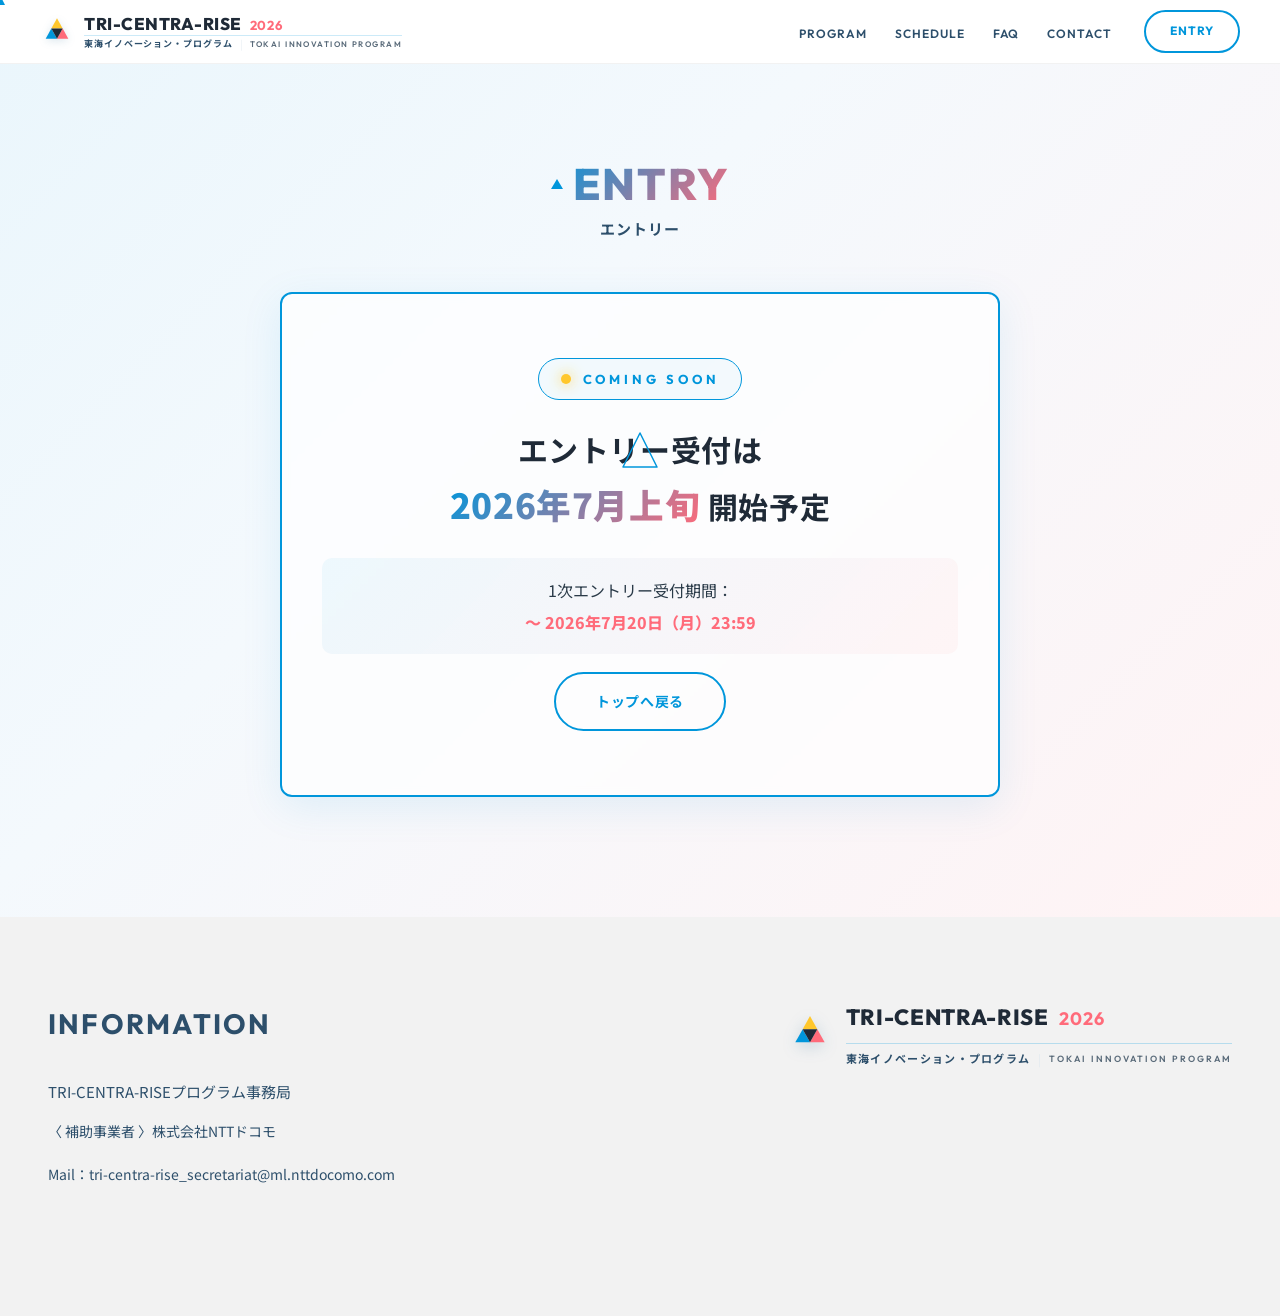
==== entry.html @ 937c9be5 "Initial commit: TRI-CENTRA-RISE 2026 LP本体(本番用・preview/src/wrangler.toml/不要Excel除外、Cloudflare Pages デ" ====
<!DOCTYPE html>
<html lang="ja">
<head>
  <meta charset="UTF-8">
  <meta name="viewport" content="width=device-width, initial-scale=1.0">
  <title>ENTRY | TRI-CENTRA-RISE 2026</title>
  <meta name="description" content="TRI-CENTRA-RISE 2026 エントリーページ">
  <link rel="canonical" href="https://tri-centra-rise.com/entry.html">
  <!-- OGP / Twitter Card -->
  <meta property="og:type" content="website">
  <meta property="og:site_name" content="TRI-CENTRA-RISE 2026">
  <meta property="og:title" content="ENTRY | TRI-CENTRA-RISE 2026">
  <meta property="og:description" content="TRI-CENTRA-RISE 2026 エントリー受付。三重・岐阜・愛知の若手人材へ、開発支援金最大100万円 & 5か月間のPoC実践プログラム。">
  <meta property="og:url" content="https://tri-centra-rise.com/entry.html">
  <meta property="og:image" content="https://tri-centra-rise.com/assets/images/og-image.png">
  <meta property="og:image:width" content="1200">
  <meta property="og:image:height" content="630">
  <meta property="og:locale" content="ja_JP">
  <meta name="twitter:card" content="summary_large_image">
  <meta name="twitter:title" content="ENTRY | TRI-CENTRA-RISE 2026">
  <meta name="twitter:description" content="TRI-CENTRA-RISE 2026 エントリー受付。三重・岐阜・愛知の若手人材へ、開発支援金最大100万円 & 5か月間のPoC実践プログラム。">
  <meta name="twitter:image" content="https://tri-centra-rise.com/assets/images/og-image.png">
  <link rel="preconnect" href="https://fonts.googleapis.com">
  <link rel="preconnect" href="https://fonts.gstatic.com" crossorigin>
  <link href="https://fonts.googleapis.com/css2?family=Outfit:wght@300;400;500;600;700;800&family=Noto+Sans+JP:wght@300;400;500;700&family=Caveat:wght@500;600;700&display=swap" rel="stylesheet">
  <link rel="icon" type="image/svg+xml" href="assets/images/favicon.svg">
  <link rel="alternate icon" type="image/svg+xml" href="assets/images/favicon.svg">
  <link rel="stylesheet" href="css/style.css">
  <!-- Google tag (gtag.js) - GA4 -->
  <script async src="https://www.googletagmanager.com/gtag/js?id=G-L28BN9L57G"></script>
  <script>
    window.dataLayer = window.dataLayer || [];
    function gtag(){dataLayer.push(arguments);}
    gtag('js', new Date());
    gtag('config', 'G-L28BN9L57G');
  </script>
</head>
<body>

<!-- Custom Cursor -->
<div class="cursor-dot" id="cursorDot" aria-hidden="true">
  <svg viewBox="0 0 12 12" xmlns="http://www.w3.org/2000/svg"><polygon points="6,1 11,11 1,11" fill="currentColor"/></svg>
</div>
<div class="cursor-ring" id="cursorRing" aria-hidden="true">
  <svg viewBox="0 0 40 40" xmlns="http://www.w3.org/2000/svg"><polygon points="20,3 37,37 3,37" fill="none" stroke="currentColor" stroke-width="1.5" stroke-linejoin="round"/></svg>
</div>

<!-- HEADER -->
<header>
  <a href="index.html" class="header-logo">
    <span class="header-logo-mark" aria-hidden="true">
      <svg viewBox="0 0 60 56" xmlns="http://www.w3.org/2000/svg">
        <polygon points="30,4 40,22 20,22" fill="#ffc72c"/>
        <polygon points="20,22 30,40 10,40" fill="#0096db"/>
        <polygon points="40,22 50,40 30,40" fill="#ff6b7a"/>
        <polygon points="30,40 40,22 20,22" fill="#1f2a37"/>
      </svg>
    </span>
    <span class="header-logo-stack">
      <span class="header-logo-line1">
        <span class="header-logo-text">TRI-CENTRA-RISE</span>
        <span class="header-logo-year">2026</span>
      </span>
      <span class="header-logo-line2">
        <span class="header-logo-sub-ja">東海イノベーション・プログラム</span>
        <span class="header-logo-sub-sep">|</span>
        <span class="header-logo-sub-en">TOKAI INNOVATION PROGRAM</span>
      </span>
    </span>
  </a>
  <button class="nav-toggle" id="navToggle" aria-label="メニュー"><span></span><span></span><span></span></button>
  <div class="header-right">
    <nav>
      <ul>
        <li><a href="index.html#program">PROGRAM</a></li>
        <li><a href="index.html#schedule">SCHEDULE</a></li>
        <li><a href="faq.html">FAQ</a></li>
        <li><a href="contact.html">CONTACT</a></li>
      </ul>
    </nav>
    <a href="entry.html" class="header-entry">ENTRY</a>
  </div>
</header>

<!-- MOBILE NAV -->
<div class="mobile-nav" id="mobileNav">
  <ul>
    <li><a href="index.html#program">PROGRAM</a></li>
    <li><a href="index.html#schedule">SCHEDULE</a></li>
    <li><a href="faq.html">FAQ</a></li>
    <li><a href="contact.html">CONTACT</a></li>
  </ul>
  <div class="mobile-nav-cta">
    <a href="entry.html" class="header-entry">ENTRY</a>
  </div>
</div>

<!-- ENTRY -->
<section class="entry-hero">
  <div class="entry-hero-inner">
    <div class="section-heading">
      <span class="section-heading-en">ENTRY</span>
      <p class="section-heading-ja">エントリー</p>
    </div>
    <div class="entry-prep-box">
      <p class="entry-prep-label">
        <span class="entry-prep-label-dot" aria-hidden="true"></span>
        COMING SOON
      </p>
      <p class="entry-prep-headline">
        エントリー受付は<br>
        <strong>2026年7月上旬</strong> 開始予定
      </p>
      <p class="entry-prep-text">
        1次エントリー受付期間：<br>
        <strong>〜 2026年7月20日（月）23:59</strong>
      </p>
      <a href="index.html" class="entry-back-btn">トップへ戻る</a>
    </div>
  </div>
</section>

<!-- FOOTER -->
<footer>
  <div class="footer-top">
    <div class="footer-info">
      <h3 class="footer-info-title">INFORMATION</h3>
      <p class="footer-office-name">TRI-CENTRA-RISEプログラム事務局</p>
      <p class="footer-office-label">〈 補助事業者 〉株式会社NTTドコモ</p>
      <p class="footer-office-mail">Mail：<a href="mailto:tri-centra-rise_secretariat@ml.nttdocomo.com">tri-centra-rise_secretariat@ml.nttdocomo.com</a></p>
    </div>
    <div class="footer-brand">
      <div class="footer-logo">
        <span class="footer-logo-mark" aria-hidden="true">
          <svg viewBox="0 0 60 56" xmlns="http://www.w3.org/2000/svg">
            <polygon points="30,4 40,22 20,22" fill="#ffc72c"/>
            <polygon points="20,22 30,40 10,40" fill="#0096db"/>
            <polygon points="40,22 50,40 30,40" fill="#ff6b7a"/>
            <polygon points="30,40 40,22 20,22" fill="#1f2a37"/>
          </svg>
        </span>
        <div class="footer-logo-stack">
          <div class="footer-logo-line1">
            <span class="footer-logo-text">TRI-CENTRA-RISE</span>
            <span class="footer-logo-year">2026</span>
          </div>
          <div class="footer-logo-line2">
            <span class="footer-logo-sub-ja">東海イノベーション・プログラム</span>
            <span class="footer-logo-sub-sep">|</span>
            <span class="footer-logo-sub-en">TOKAI INNOVATION PROGRAM</span>
          </div>
        </div>
      </div>
    </div>
  </div>
</footer>

<script>
// カスタムカーソル
(function() {
  var dot = document.getElementById('cursorDot');
  var ring = document.getElementById('cursorRing');
  if (!dot || !ring) return;
  if (!window.matchMedia('(hover: hover) and (pointer: fine)').matches) return;
  var mx = window.innerWidth / 2, my = window.innerHeight / 2;
  var rx = mx, ry = my;
  window.addEventListener('mousemove', function(e) {
    mx = e.clientX; my = e.clientY;
    dot.style.transform = 'translate(' + mx + 'px, ' + my + 'px) translate(-50%, -50%)';
  });
  function animate() {
    rx += (mx - rx) * 0.18; ry += (my - ry) * 0.18;
    ring.style.transform = 'translate(' + rx + 'px, ' + ry + 'px) translate(-50%, -50%)';
    requestAnimationFrame(animate);
  }
  animate();
  var hoverables = 'a, button, input, textarea, select, label, [role="button"]';
  document.querySelectorAll(hoverables).forEach(function(el) {
    el.addEventListener('mouseenter', function() { dot.classList.add('hover'); ring.classList.add('hover'); });
    el.addEventListener('mouseleave', function() { dot.classList.remove('hover'); ring.classList.remove('hover'); });
  });
  document.addEventListener('mouseenter', function() { dot.style.opacity = '1'; ring.style.opacity = '1'; });
  document.addEventListener('mouseleave', function() { dot.style.opacity = '0'; ring.style.opacity = '0'; });
})();

var toggle = document.getElementById('navToggle');
var mobileNav = document.getElementById('mobileNav');
toggle.addEventListener('click', function() {
  toggle.classList.toggle('open');
  mobileNav.classList.toggle('open');
});
mobileNav.querySelectorAll('a').forEach(function(a) {
  a.addEventListener('click', function() {
    toggle.classList.remove('open');
    mobileNav.classList.remove('open');
  });
});
</script>

</body>
</html>
---- css/style.css ----
/* ===== RESET & BASE ===== */
*, *::before, *::after { box-sizing: border-box; margin: 0; padding: 0; }

/* ===== SCROLL FADE-IN ===== */
.fade-in {
  opacity: 0;
  transform: translateY(30px);
  transition: opacity 0.8s ease, transform 0.8s ease;
}
.fade-in.visible {
  opacity: 1;
  transform: translateY(0);
}
.fade-in-delay-1 { transition-delay: 0.15s; }
.fade-in-delay-2 { transition-delay: 0.3s; }
.fade-in-delay-3 { transition-delay: 0.45s; }

:root {
  /* A案: docomo-mirai風 — ブルー基調 × コーラル × イエロー、丸み・親しみ */
  --red: #0096db;          /* docomoブルー（テーマ主色） */
  --red-dark: #007bb5;
  --red-light: rgba(0, 150, 219, 0.08);
  --purple: #ff6b7a;       /* コーラルピンク（サブ） */
  --purple-dark: #e94f60;
  --accent-yellow: #ffc72c;
  --accent-mint: #4bd6b5;
  --gradient: linear-gradient(135deg, #0096db 0%, #ff6b7a 100%);
  --gradient-soft: linear-gradient(135deg, rgba(0,150,219,0.92) 0%, rgba(255,107,122,0.88) 100%);
  --brown: #2d4f6b;        /* 濃いめのインクブルー（可読性確保） */
  --brown-light: #4a6d8a;
  --pink-bg: #eaf6fc;      /* 淡いアイスブルー */
  --black: #1f2a37;
  --white: #FFFFFF;
  --gray-light: #f5f9fc;
  --gray: #8899aa;
  --gray-border: #dfe8ef;
  --text: #2a3a48;
  --text-light: #5a6b7a;
  --font-ja: 'ヒラギノ角ゴ Pro W3', 'Hiragino Kaku Gothic Pro', 'Hiragino Sans', 'Hiragino Kaku Gothic ProN', 'メイリオ', Meiryo, 'Noto Sans JP', sans-serif;
  --font-en: 'Outfit', 'Roboto', 'Helvetica Neue', Helvetica, Arial, sans-serif;
  --font-script: 'Caveat', cursive;
}

/* モバイル時のみ表示する改行 (ASHIOTO準拠) */
.sp-only { display: none; }
@media (max-width: 900px) {
  .sp-only { display: inline; }
}

html { scroll-behavior: smooth; overflow-x: hidden; }

/* ===== CUSTOM CURSOR ===== */
@media (hover: hover) and (pointer: fine) {
  body { cursor: none; }
  a, button, input, textarea, select, label, [role="button"] { cursor: none; }
  .cursor-dot, .cursor-ring {
    position: fixed; top: 0; left: 0;
    pointer-events: none; z-index: 9999; will-change: transform;
  }
  .cursor-dot {
    width: 12px; height: 12px;
    color: var(--red);
    background: transparent;
    border-radius: 0;
    transform: translate(-50%, -50%);
    transition: width 0.2s, height 0.2s, color 0.2s;
  }
  .cursor-dot svg, .cursor-ring svg {
    width: 100%; height: 100%; display: block;
  }
  .cursor-ring {
    width: 44px; height: 40px;
    color: var(--red);
    background: transparent;
    border: none;
    border-radius: 0;
    transform: translate(-50%, -50%);
    transition: width 0.25s cubic-bezier(0.22,1,0.36,1), height 0.25s cubic-bezier(0.22,1,0.36,1), color 0.2s;
  }
  .cursor-ring.hover {
    width: 60px; height: 56px;
    color: var(--purple);
  }
  .cursor-dot.hover {
    width: 8px; height: 8px;
    color: var(--purple);
  }
}
@media (hover: none) { .cursor-dot, .cursor-ring { display: none; } }

body {
  font-family: var(--font-ja);
  color: var(--text);
  line-height: 1.9;
  font-size: 17px;
  background: var(--white);
  -webkit-font-smoothing: antialiased;
  -moz-osx-font-smoothing: grayscale;
  overflow-x: hidden;
  width: 100%;
  max-width: 100vw;
  position: relative;
}

img { max-width: 100%; display: block; }
a { text-decoration: none; color: inherit; }
ul { list-style: none; }

/* ===== HEADER ===== */
header {
  position: fixed;
  top: 0; left: 0; right: 0;
  z-index: 100;
  display: flex;
  align-items: center;
  justify-content: space-between;
  padding: 0 40px;
  height: 64px;
  background: var(--white);
  border-bottom: 1px solid rgba(0,0,0,0.05);
}
.header-logo {
  display: flex;
  align-items: center;
}
.header-logo-img {
  height: 36px;
  width: auto;
}
.header-right {
  display: flex;
  align-items: center;
  gap: 32px;
}
header nav ul {
  display: flex;
  gap: 28px;
}
header nav a {
  font-family: var(--font-en);
  font-size: 12px;
  font-weight: 600;
  color: var(--brown);
  letter-spacing: 0.08em;
  transition: color 0.3s;
}
header nav a:hover { color: var(--red); }
.header-entry {
  display: inline-block;
  padding: 8px 24px;
  font-family: var(--font-en);
  font-size: 12px;
  font-weight: 700;
  letter-spacing: 0.08em;
  color: var(--red);
  border: 2px solid var(--red);
  border-radius: 60px;
  transition: all 0.3s;
}
.header-entry:hover {
  background: var(--red);
  color: var(--white);
}

/* nav toggle */
.nav-toggle {
  display: none;
  background: none;
  border: none;
  cursor: pointer;
  width: 28px;
  height: 20px;
  position: relative;
  z-index: 110;
}
.nav-toggle span {
  display: block;
  width: 100%;
  height: 2px;
  background: var(--brown);
  position: absolute;
  left: 0;
  transition: all 0.3s ease;
}
.nav-toggle span:nth-child(1) { top: 0; }
.nav-toggle span:nth-child(2) { top: 9px; }
.nav-toggle span:nth-child(3) { top: 18px; }
.nav-toggle.open span:nth-child(1) { top: 9px; transform: rotate(45deg); }
.nav-toggle.open span:nth-child(2) { opacity: 0; }
.nav-toggle.open span:nth-child(3) { top: 9px; transform: rotate(-45deg); }

/* mobile nav */
.mobile-nav {
  display: none;
  position: fixed;
  top: 64px; left: 0; right: 0; bottom: 0;
  background: rgba(255,255,255,0.98);
  z-index: 90;
  padding: 40px;
}
.mobile-nav.open { display: block; }
.mobile-nav ul { display: flex; flex-direction: column; gap: 24px; }
.mobile-nav a { font-size: 16px; font-weight: 500; color: var(--brown); }
.mobile-nav-cta { margin-top: 32px; }
.mobile-nav-cta .header-entry { display: block; text-align: center; padding: 14px; }

/* ===== HERO ===== */
.hero {
  position: relative;
  height: min(100vh, 820px);
  min-height: 640px;
  display: flex;
  align-items: center;
  justify-content: center;
  background: linear-gradient(135deg, #fdf4f4 0%, #fbf0f5 40%, #f6eef8 100%);
  overflow: hidden;
  padding-top: 64px;
}
/* 足跡 - ドン！と大きく1つ表示 */
.footprint-trail {
  position: absolute;
  inset: 0;
  pointer-events: none;
  z-index: 1;
  display: flex;
  align-items: center;
  justify-content: center;
  padding-left: 26%;
}
.footprint-impact {
  width: min(56vw, 720px);
  height: auto;
  opacity: 0;
  transform: scale(0.5) rotate(-6deg);
  filter: drop-shadow(0 24px 60px rgba(0,150,219,0.45));
  animation: footprint-impact 5.5s cubic-bezier(0.22, 1, 0.36, 1) 0.5s forwards;
}
@keyframes footprint-impact {
  0% {
    opacity: 0;
    transform: scale(0.5) rotate(-6deg);
  }
  100% {
    opacity: 1;
    transform: scale(1) rotate(-4deg);
  }
}
.hero-overlay {
  position: absolute;
  inset: 0;
  background: linear-gradient(90deg, rgba(234,246,252,0.55) 0%, rgba(244,249,253,0.15) 50%, rgba(255,243,244,0.15) 100%);
}
.hero-text {
  position: absolute;
  left: 6%;
  top: 50%;
  transform: translateY(-50%);
  z-index: 2;
  max-width: 720px;
  text-align: left;
  padding: 0 24px;
}
.hero-cta-wrap {
  display: flex;
  justify-content: center;
  padding: 56px 24px;
  background: var(--white);
}
.hero-catch {
  font-size: clamp(22px, 2.6vw, 36px);
  font-weight: 700;
  color: var(--black);
  line-height: 1.5;
  margin-bottom: 48px;
  letter-spacing: 0.02em;
  text-shadow: 2px 3px 0 rgba(0,150,219,0.08), 4px 6px 12px rgba(0,80,130,0.14);
}
.hero-catch-line1,
.hero-catch-line2 {
  display: block;
  white-space: normal;
  font-family: var(--font-ja);
}
.hero-catch-line1 {
  font-weight: 600;
  color: var(--brown);
  font-size: 0.7em;
  letter-spacing: 0.06em;
  margin-bottom: 10px;
}
.hero-catch-line2 {
  font-weight: 900;
  font-size: 1.0em;
  color: var(--black);
  letter-spacing: 0.02em;
}
.hero-logo-wrap {
  margin-bottom: 40px;
}
.hero-logo-img {
  max-width: 640px;
  width: 100%;
  height: auto;
}
.hero-tagline {
  font-size: 26px;
  color: var(--text);
  line-height: 1.9;
  margin-bottom: 52px;
  letter-spacing: 0.04em;
  font-weight: 500;
  text-shadow: 1px 2px 0 rgba(0,150,219,0.08), 2px 4px 8px rgba(0,80,130,0.15);
}
.hero-tagline-accent {
  color: var(--red);
  font-weight: 700;
  text-decoration: underline;
  text-underline-offset: 4px;
}

/* hero CTA box */
.hero-cta-box {
  display: block;
  position: relative;
  width: fit-content;
  max-width: 90vw;
  background: var(--white);
  border: 2px solid var(--red);
  border-radius: 14px;
  padding: 40px 56px 24px;
  margin-top: 20px;
  text-align: center;
  box-shadow: 0 8px 24px rgba(0,150,219,0.14);
  transition: transform 0.3s ease, box-shadow 0.3s ease;
  cursor: pointer;
}
.hero-cta-box:hover {
  transform: translateY(-3px);
  box-shadow: 0 18px 44px rgba(0,150,219,0.28);
}
.cta-stage-ribbon {
  position: absolute;
  top: -18px;
  left: 50%;
  transform: translateX(-50%);
  background: var(--gradient);
  color: var(--white);
  padding: 10px 36px;
  font-size: 16px;
  font-weight: 700;
  letter-spacing: 0.14em;
  box-shadow: 0 4px 14px rgba(0,150,219,0.28);
  white-space: nowrap;
  clip-path: polygon(12px 0, calc(100% - 12px) 0, 100% 50%, calc(100% - 12px) 100%, 12px 100%, 0 50%);
  display: inline-flex;
  align-items: center;
  gap: 10px;
}
.cta-stage-ribbon::before {
  content: '';
  width: 8px;
  height: 8px;
  background: var(--white);
  border-radius: 50%;
  animation: ribbon-pulse 1.6s ease-in-out infinite;
}
@keyframes ribbon-pulse {
  0%, 100% { opacity: 1; transform: scale(1); }
  50% { opacity: 0.4; transform: scale(0.7); }
}
.cta-deadline-line {
  display: flex;
  align-items: baseline;
  justify-content: center;
  gap: 12px;
  margin-bottom: 20px;
  flex-wrap: wrap;
}
.cta-deadline-label {
  font-size: 13px;
  font-weight: 700;
  color: var(--red);
  letter-spacing: 0.08em;
}
.cta-deadline-main {
  font-family: var(--font-en);
  font-size: 24px;
  font-weight: 700;
  color: var(--black);
  letter-spacing: 0.02em;
}
.cta-deadline-main .dow {
  font-family: var(--font-ja);
  font-size: 15px;
}
.cta-deadline-time {
  font-family: var(--font-en);
  font-size: 20px;
  color: var(--red);
}
.cta-action {
  display: inline-flex;
  align-items: center;
  justify-content: center;
  gap: 16px;
  min-width: 320px;
  padding: 20px 48px;
  background: var(--gradient);
  color: var(--white);
  border-radius: 60px;
  font-size: 22px;
  font-weight: 700;
  letter-spacing: 0.1em;
  box-shadow: 0 10px 28px rgba(0,150,219,0.35);
  transition: all 0.3s ease;
  position: relative;
  overflow: hidden;
}
.cta-action::before {
  content: '';
  position: absolute;
  top: 0;
  left: -100%;
  width: 100%;
  height: 100%;
  background: linear-gradient(90deg, transparent, rgba(255,255,255,0.3), transparent);
  transition: left 0.6s ease;
}
.hero-cta-box:hover .cta-action {
  transform: scale(1.04);
  box-shadow: 0 14px 36px rgba(0,150,219,0.5);
}
.hero-cta-box:hover .cta-action::before {
  left: 100%;
}
.cta-action-arrow {
  display: inline-block;
  font-size: 22px;
  transition: transform 0.3s ease;
}
.hero-cta-box:hover .cta-action-arrow {
  transform: translateX(6px);
}
.cta-warning {
  margin-top: 18px;
  padding-top: 14px;
  border-top: 1px dashed rgba(0,150,219,0.3);
  font-size: 11px;
  color: var(--red);
  font-weight: 700;
  line-height: 1.6;
}

/* ===== SECTION COMMON ===== */
.section {
  padding: 100px 24px;
}
.section-inner {
  max-width: 960px;
  margin: 0 auto;
}
.section-heading {
  margin-bottom: 12px;
}
.section-heading-en {
  font-family: var(--font-en);
  font-size: 48px;
  font-weight: 800;
  background: var(--gradient);
  -webkit-background-clip: text;
  background-clip: text;
  -webkit-text-fill-color: transparent;
  letter-spacing: 0.04em;
  display: inline-block;
  line-height: 1.1;
}
.section-heading-ja {
  font-size: 20px;
  font-weight: 700;
  color: var(--brown);
  margin-top: 8px;
  letter-spacing: 0.08em;
}
.section-heading {
  margin-bottom: 20px;
}
@media (max-width: 900px) {
  .section-heading-en { font-size: 36px; }
  .section-heading-ja { font-size: 17px; }
}
.section-desc {
  font-size: 17px;
  color: var(--text);
  line-height: 2.0;
  margin-bottom: 40px;
}

/* ===== NEWS ===== */
.news-list {
  border-top: 1px solid var(--gray-border);
  margin-top: 24px;
}
.news-item {
  display: flex;
  align-items: baseline;
  gap: 20px;
  padding: 16px 0;
  border-bottom: 1px solid var(--gray-border);
  font-size: 14px;
}
.news-date {
  font-family: var(--font-script);
  font-size: 22px;
  font-weight: 600;
  color: var(--red);
  flex-shrink: 0;
  line-height: 1;
  letter-spacing: 0.02em;
}

/* ===== ABOUT ===== */
.about-section {
  position: relative;
  background: var(--pink-bg);
  padding: 100px 24px 110px;
  overflow: hidden;
}
/* ナビ #program アンカー用オフセット（固定ヘッダー64px回避） */
.anchor-target {
  display: block;
  position: relative;
  top: -84px;
  visibility: hidden;
}
/* PROGRAM統合ブロック（about内に追加） */
.about-program-block {
  position: relative;
  z-index: 2;
  max-width: 960px;
  margin: 80px auto 0;
  padding-top: 60px;
  border-top: 1px solid rgba(0,150,219,0.15);
}

/* 数字で見るプログラム（インフォグラフィック） */
.about-stats {
  position: relative;
  z-index: 2;
  max-width: 1040px;
  margin: 64px auto 0;
  padding: 40px 32px;
  background: linear-gradient(135deg, rgba(255,255,255,0.85), rgba(234,246,252,0.55));
  border: 1px solid rgba(0,150,219,0.18);
  border-radius: 18px;
  box-shadow: 0 12px 40px rgba(0,80,130,0.06);
}
.about-stats-label {
  font-family: var(--font-script);
  font-size: 26px;
  font-weight: 700;
  color: var(--red);
  text-align: center;
  margin-bottom: 28px;
  line-height: 1;
  letter-spacing: 0.02em;
}
.about-stats-grid {
  display: grid;
  grid-template-columns: repeat(3, 1fr);
  gap: 20px 28px;
}
.stat-item {
  display: flex;
  flex-direction: column;
  align-items: flex-start;
  padding: 12px 10px 12px 18px;
  border-left: 3px solid;
  border-image: linear-gradient(180deg, var(--red), var(--purple)) 1;
}
.stat-num {
  font-family: var(--font-en);
  font-size: 52px;
  font-weight: 700;
  line-height: 1;
  background: var(--gradient);
  -webkit-background-clip: text;
  background-clip: text;
  -webkit-text-fill-color: transparent;
  letter-spacing: 0.01em;
}
.stat-unit {
  font-size: 13px;
  font-weight: 700;
  color: var(--brown);
  margin-top: 4px;
  letter-spacing: 0.06em;
}
.stat-unit small {
  font-size: 10px;
  font-weight: 400;
  color: var(--text-light);
  letter-spacing: 0.04em;
}
.stat-label {
  font-size: 13px;
  font-weight: 700;
  color: var(--brown);
  margin-top: 8px;
  letter-spacing: 0.06em;
}
.stat-sub {
  font-size: 11px;
  color: var(--text-light);
  margin-top: 2px;
  letter-spacing: 0.02em;
  line-height: 1.5;
}

/* PMメッセージ引用ブロック */
.pm-messages {
  max-width: 1040px;
  margin: 0 auto 56px;
  padding: 0 24px;
}
.pm-messages-label {
  font-family: var(--font-script);
  font-size: 26px;
  font-weight: 700;
  color: var(--red);
  text-align: center;
  margin-bottom: 24px;
  line-height: 1;
  letter-spacing: 0.02em;
}
.pm-messages-grid {
  display: grid;
  grid-template-columns: 1fr 1fr;
  gap: 24px;
}
.pm-message {
  position: relative;
  padding: 28px 28px 24px;
  background: linear-gradient(135deg, rgba(0,150,219,0.05), rgba(255,107,122,0.05));
  border: 1px solid rgba(0,150,219,0.18);
  border-radius: 16px;
  margin: 0;
}
.pm-message::before {
  content: '"';
  position: absolute;
  top: 4px;
  left: 16px;
  font-family: var(--font-script);
  font-size: 80px;
  font-weight: 700;
  color: var(--red);
  opacity: 0.18;
  line-height: 1;
}
.pm-message-text {
  font-size: 16px;
  line-height: 1.85;
  color: var(--black);
  font-weight: 700;
  margin: 0 0 16px;
  letter-spacing: 0.02em;
  position: relative;
  z-index: 1;
}
.pm-message-author {
  display: flex;
  flex-direction: column;
  gap: 2px;
  padding-top: 14px;
  border-top: 1px dashed rgba(0,150,219,0.3);
}
.pm-message-name {
  font-size: 14px;
  font-weight: 700;
  color: var(--brown);
  letter-spacing: 0.04em;
}
.pm-message-role {
  font-size: 11px;
  color: var(--text-light);
  letter-spacing: 0.02em;
  line-height: 1.6;
}

/* Notビジコン・Notピッチ の "Not" 装飾 */
.program-banner-amp {
  display: inline-block;
  padding: 0 8px;
  margin-right: 2px;
  font-family: var(--font-script);
  font-weight: 700;
  font-size: 1.2em;
  color: var(--accent-yellow);
  background: rgba(255,255,255,0.16);
  border: 1.5px dashed rgba(255,255,255,0.8);
  border-radius: 8px;
  transform: rotate(-2deg);
  letter-spacing: 0.04em;
  vertical-align: -1px;
}
/* ABOUT背景: 画像削除し、淡いグラデのみ */
.about-section::before {
  content: '';
  position: absolute;
  inset: 0;
  background:
    radial-gradient(ellipse at 12% 10%, rgba(0,150,219,0.10), transparent 50%),
    radial-gradient(ellipse at 92% 90%, rgba(255,107,122,0.08), transparent 55%),
    radial-gradient(ellipse at 88% 14%, rgba(255,199,44,0.06), transparent 55%);
  z-index: 0;
  pointer-events: none;
}
.about-section::after {
  content: '';
  position: absolute;
  inset: 0;
  background:
    linear-gradient(180deg, rgba(255,255,255,0) 0%, rgba(255,255,255,0.4) 100%),
    radial-gradient(circle at 1px 1px, rgba(0,80,130,0.05) 1px, transparent 0);
  background-size: auto, 22px 22px;
  z-index: 1;
  pointer-events: none;
}
.about-section { background: #fafdff; }
.about-inner {
  position: relative;
  z-index: 2;
}
.about-inner {
  max-width: 960px;
  margin: 0 auto;
  display: grid;
  grid-template-columns: 1fr 1.2fr;
  gap: 48px;
  align-items: center;
}
.about-visual {
  display: flex;
  flex-direction: column;
  gap: 20px;
}
.about-video {
  position: relative;
  width: 100%;
  padding-bottom: 56.25%;
  border-radius: 8px;
  overflow: hidden;
}
.about-video iframe {
  position: absolute;
  top: 0;
  left: 0;
  width: 100%;
  height: 100%;
  border: none;
}
.about-text-block {
  text-align: right;
}
.about-text-block .section-heading { text-align: right; }
.about-text-block .section-heading-en { color: var(--brown); }
.about-text-block p {
  font-size: 17px;
  line-height: 2.0;
  color: var(--text);
  text-align: left;
  font-weight: 700;
}
.about-highlight {
  margin-top: 24px !important;
  padding: 18px 22px;
  background: linear-gradient(135deg, rgba(0,150,219,0.08) 0%, rgba(255,107,122,0.08) 100%);
  border-left: 4px solid var(--red);
  border-radius: 6px;
  font-size: 16px !important;
  line-height: 1.9 !important;
}
/* "Notビジコン"メッセージのコールアウト */
.about-callout {
  margin: 0 auto 40px;
  padding: 22px 32px;
  max-width: 720px;
  background: var(--white);
  border: 1.5px dashed rgba(255,107,122,0.45);
  border-radius: 14px;
  font-size: 15px;
  line-height: 1.95;
  color: var(--text);
  text-align: center;
  letter-spacing: 0.02em;
  position: relative;
  font-weight: 500;
}
.about-callout strong {
  background: var(--gradient);
  -webkit-background-clip: text;
  background-clip: text;
  -webkit-text-fill-color: transparent;
  font-weight: 800;
}
@media (max-width: 700px) {
  .about-callout { padding: 18px 22px; font-size: 13.5px; }
}
.about-highlight strong {
  background: var(--gradient);
  -webkit-background-clip: text;
  background-clip: text;
  -webkit-text-fill-color: transparent;
  font-weight: 700;
}
.about-highlight-note {
  display: block;
  font-size: 12px !important;
  font-weight: 500;
  color: var(--text-light);
  margin-top: 6px;
  letter-spacing: 0.02em;
}
/* 補足注釈内のリンク（IPA未踏事業 公式サイト など） */
.about-link-inline {
  color: #0096db;
  font-weight: 600;
  text-decoration: underline;
  text-underline-offset: 2px;
  transition: color 0.15s;
}
.about-link-inline:hover {
  color: #ff6b7a;
}

/* ===== PROGRAM ===== */
.program-banner {
  background: var(--gradient-soft);
  color: var(--white);
  text-align: center;
  padding: 48px 32px;
  border-radius: 12px;
  margin-bottom: 48px;
}
.program-banner h3 {
  font-size: 32px;
  font-weight: 700;
  margin-bottom: 14px;
  letter-spacing: 0.04em;
}
.program-banner p {
  font-size: 16px;
  line-height: 1.9;
  opacity: 0.92;
}

.approach-cards {
  display: grid;
  grid-template-columns: 1fr 1fr;
  gap: 20px;
  margin-bottom: 48px;
}
.approach-card {
  background: var(--white);
  border-radius: 12px;
  padding: 32px 28px;
  text-align: center;
  border: 2px solid transparent;
  transition: border-color 0.3s;
}
.approach-card:hover { border-color: var(--red); }
.approach-card.what { background: linear-gradient(135deg, #eaf6fc 0%, #fff 100%); }
.approach-card.how { background: linear-gradient(135deg, #fff3f4 0%, #fff 100%); }
.approach-card.how .approach-card-label { color: var(--purple); }
.approach-card-label {
  font-size: 24px;
  font-weight: 700;
  color: var(--red);
  letter-spacing: 0.05em;
  margin-bottom: 14px;
  display: block;
}
.approach-card h4 {
  font-size: 14px;
  font-weight: 500;
  color: var(--text);
  line-height: 1.8;
  margin-bottom: 10px;
}
.approach-card p {
  font-size: 15px;
  color: var(--text-light);
  line-height: 1.8;
}
.approach-note {
  text-align: center;
  font-size: 14px;
  color: var(--text-light);
  margin-bottom: 56px;
}

/* merits */
.merits-heading {
  font-size: 20px;
  font-weight: 700;
  color: var(--brown);
  text-align: center;
  margin-bottom: 28px;
}
.merits-heading-num {
  font-family: var(--font-script);
  font-size: 34px;
  font-weight: 700;
  background: var(--gradient);
  -webkit-background-clip: text;
  background-clip: text;
  -webkit-text-fill-color: transparent;
  display: inline-block;
  margin: 0 8px;
  padding: 0 6px;
  vertical-align: -2px;
  line-height: 1;
}
.merits-list {
  display: flex;
  flex-direction: column;
  gap: 16px;
}
.merit-item {
  display: flex;
  align-items: center;
  gap: 20px;
  padding: 16px 24px;
  background: var(--white);
  border: 1px solid rgba(0,0,0,0.06);
  border-radius: 12px;
  box-shadow: 0 2px 12px rgba(0,0,0,0.03);
}
.merit-icon {
  flex-shrink: 0;
  position: relative;
  width: 110px;
  height: 110px;
  display: flex;
  align-items: center;
  justify-content: center;
}
.merit-icon img {
  width: 100%;
  height: 100%;
  object-fit: contain;
}
.merit-num {
  position: absolute;
  top: 42%;
  left: 50%;
  transform: translate(-50%, -50%);
  font-family: var(--font-en);
  font-size: 18px;
  font-weight: 700;
  color: var(--white);
  z-index: 2;
}
.merit-content {
  flex: 1;
}
.merit-content h5 {
  font-size: 15px;
  font-weight: 700;
  color: var(--black);
  line-height: 1.6;
  margin-bottom: 8px;
  white-space: nowrap;
  overflow: hidden;
  text-overflow: ellipsis;
}
@media (max-width: 900px) {
  .merit-content h5 {
    white-space: normal;
    font-size: 14px;
  }
}
.merit-badge {
  white-space: nowrap;
}
.merit-content h5 strong {
  color: var(--red);
}
.merit-content p {
  font-size: 14px;
  line-height: 1.9;
  color: var(--text);
  margin: 0;
}
/* 近未来風 アコーディオン */
.merit-toggle {
  display: inline-flex;
  align-items: center;
  gap: 10px;
  margin-top: 12px;
  padding: 7px 16px 7px 18px;
  background: transparent;
  color: var(--red);
  border: 1px solid var(--red);
  font-size: 11px;
  font-weight: 700;
  font-family: var(--font-en);
  cursor: pointer;
  transition: all 0.3s ease;
  letter-spacing: 0.2em;
  text-transform: uppercase;
  position: relative;
  clip-path: polygon(8px 0, 100% 0, 100% calc(100% - 8px), calc(100% - 8px) 100%, 0 100%, 0 8px);
  overflow: hidden;
}
.merit-toggle::before {
  content: '';
  position: absolute;
  top: 0;
  left: -100%;
  width: 100%;
  height: 100%;
  background: linear-gradient(90deg, transparent, rgba(0,150,219,0.15), transparent);
  transition: left 0.5s ease;
}
.merit-toggle:hover::before { left: 100%; }
.merit-toggle:hover {
  background: var(--red);
  color: var(--white);
  box-shadow: 0 0 0 1px var(--red), 0 0 20px rgba(0,150,219,0.4);
}
.merit-toggle-icon {
  display: inline-flex;
  align-items: center;
  justify-content: center;
  width: 16px;
  height: 16px;
  font-family: var(--font-en);
  font-size: 14px;
  font-weight: 400;
  line-height: 1;
  transition: transform 0.5s cubic-bezier(0.22, 1, 0.36, 1);
  border: 1px solid currentColor;
  border-radius: 50%;
}
.merit-item.open .merit-toggle-icon { transform: rotate(135deg); }
.merit-item.open .merit-toggle {
  background: var(--black);
  color: var(--white);
  border-color: var(--black);
  letter-spacing: 0.2em;
}

.merit-detail {
  display: grid;
  grid-template-rows: 0fr;
  transition: grid-template-rows 0.6s cubic-bezier(0.22, 1, 0.36, 1), margin 0.4s ease;
  margin-top: 0;
}
.merit-detail > p {
  overflow: hidden;
  position: relative;
  padding: 0 20px;
  background: linear-gradient(135deg, #fff3f4 0%, #fff 100%);
  color: var(--text) !important;
  border-radius: 2px;
  transition: padding 0.4s ease;
  clip-path: polygon(0 0, calc(100% - 14px) 0, 100% 14px, 100% 100%, 14px 100%, 0 calc(100% - 14px));
  font-family: var(--font-ja);
  letter-spacing: 0.02em;
  border: 1px solid rgba(255,107,122,0.15);
}
.merit-detail > p::before,
.merit-detail > p::after {
  content: '';
  position: absolute;
  width: 36px;
  height: 1px;
  background: linear-gradient(90deg, var(--red), var(--purple));
  opacity: 0;
  transition: opacity 0.4s ease 0.3s;
}
.merit-detail > p::before { top: 14px; left: 20px; }
.merit-detail > p::after { bottom: 14px; right: 20px; transform: scaleX(-1); }
.merit-item.open .merit-detail {
  grid-template-rows: 1fr;
  margin-top: 16px;
}
.merit-item.open .merit-detail > p {
  padding: 22px 24px;
}
.merit-item.open .merit-detail > p::before,
.merit-item.open .merit-detail > p::after { opacity: 1; }
.merit-content p strong {
  color: var(--black);
  font-weight: 700;
}
.merit-content h5 sup {
  color: var(--red);
  font-size: 11px;
  vertical-align: super;
  margin-left: 2px;
}
.merit-inline-note {
  font-size: 11px;
  font-weight: 500;
  color: var(--text-light);
  margin-left: 4px;
  vertical-align: middle;
}
.merit-badge {
  display: inline-block;
  font-family: var(--font-en);
  font-size: 10px;
  font-weight: 700;
  letter-spacing: 0.04em;
  padding: 3px 8px;
  border-radius: 4px;
  margin-right: 8px;
  vertical-align: 3px;
  line-height: 1.1;
  white-space: nowrap;
}
.merit-badge-renew {
  background: linear-gradient(135deg, #ffd14a 0%, #ff9a3a 100%);
  color: var(--white);
  letter-spacing: 0.05em;
}
.merit-badge-new {
  background: var(--gradient);
  color: var(--white);
  box-shadow: 0 2px 8px rgba(0,150,219,0.3);
}
.merit-notes {
  list-style: none;
  margin-top: 8px;
  padding-left: 0;
}
.merit-notes li {
  font-size: 12px;
  color: var(--text-light);
  line-height: 1.7;
  padding-left: 14px;
  text-indent: -14px;
}

/* ===== TALK SESSION ===== */
.talk-section {
  padding: 40px 24px 60px;
  text-align: center;
}
.talk-section h3 {
  font-size: 20px;
  font-weight: 700;
  color: var(--brown);
  margin-bottom: 14px;
}
.talk-intro {
  font-size: 15px;
  color: var(--text-light);
  line-height: 1.9;
  margin: 0 auto 24px;
  max-width: 640px;
}
.talk-image {
  max-width: 720px;
  margin: 0 auto;
  border-radius: 8px;
  overflow: hidden;
  background: #000;
  aspect-ratio: 16/9;
  position: relative;
}
.talk-image iframe {
  position: absolute;
  inset: 0;
  width: 100%;
  height: 100%;
  border: 0;
  display: block;
}

/* ===== REQUIREMENTS (実施要項) ===== */
.req-title {
  font-size: 22px;
  font-weight: 700;
  color: var(--brown);
  margin-bottom: 28px;
  letter-spacing: 0.04em;
}
.req-cards {
  display: flex;
  flex-direction: column;
  gap: 20px;
}
.req-card {
  display: flex;
  gap: 28px;
  padding: 28px 32px;
  background: var(--white);
  border: 1px solid rgba(0,0,0,0.08);
  border-radius: 14px;
  box-shadow: 0 4px 16px rgba(0,0,0,0.04);
  transition: transform 0.3s ease, box-shadow 0.3s ease;
}
.req-card:hover {
  transform: translateY(-2px);
  box-shadow: 0 10px 30px rgba(0,0,0,0.08);
}
.req-card-icon {
  flex-shrink: 0;
  width: 56px;
  height: 56px;
  display: flex;
  align-items: center;
  justify-content: center;
  background: var(--gradient);
  color: var(--white);
  border-radius: 50%;
  box-shadow: 0 6px 16px rgba(0,150,219,0.25);
}
.req-card-icon svg {
  width: 28px;
  height: 28px;
}
.req-card-body { flex: 1; min-width: 0; }
.req-card-label {
  font-size: 22px;
  font-weight: 700;
  color: var(--brown);
  letter-spacing: 0.08em;
  margin-bottom: 14px;
}
.req-card-body .req-card-label::before {
  content: '';
  display: inline-block;
  width: 28px;
  height: 2px;
  background: var(--gradient);
  vertical-align: middle;
  margin-right: 12px;
  margin-bottom: 4px;
}
.req-card-main {
  font-family: var(--font-en);
  font-size: 24px;
  font-weight: 700;
  color: var(--black);
  letter-spacing: 0.02em;
  line-height: 1.3;
  margin-bottom: 16px;
}
.req-card-main-sm {
  font-size: 18px;
  font-weight: 700;
  color: var(--black);
  line-height: 1.5;
  margin-bottom: 8px;
}
.req-dow {
  font-family: var(--font-ja);
  font-size: 14px;
  font-weight: 500;
  margin: 0 2px;
}
.req-arrow {
  font-family: var(--font-en);
  font-weight: 400;
  color: var(--purple);
  margin: 0 8px;
}
.req-card-addr {
  font-size: 13px;
  color: var(--text-light);
  letter-spacing: 0.02em;
}
.req-venue-media {
  display: grid;
  grid-template-columns: 1fr 1fr;
  gap: 16px;
  margin-top: 14px;
  max-width: 720px;
}
.req-venue-photo {
  margin: 0;
  position: relative;
}
.req-venue-photo img {
  width: 100%;
  aspect-ratio: 16/9;
  object-fit: cover;
  border-radius: 8px;
  border: 1px solid rgba(0,0,0,0.08);
  display: block;
}
.req-venue-photo figcaption {
  font-size: 11px;
  color: var(--text-light);
  margin-top: 6px;
}
.req-card-map {
  width: 100%;
  aspect-ratio: 16/9;
  border-radius: 8px;
  overflow: hidden;
  border: 1px solid rgba(0,0,0,0.08);
}
.req-card-map iframe {
  width: 100%;
  height: 100%;
  border: 0;
  display: block;
}
@media (max-width: 540px) {
  .req-venue-media { grid-template-columns: 1fr; }
}
.req-card-notes {
  margin-top: 12px;
  padding: 14px 16px;
  background: linear-gradient(135deg, rgba(0,150,219,0.04) 0%, rgba(255,107,122,0.04) 100%);
  border-left: 2px solid var(--red);
  border-radius: 0 6px 6px 0;
}
.req-note-head {
  font-size: 13px;
  font-weight: 700;
  color: var(--brown);
  margin-bottom: 4px;
}
.req-card-notes p {
  font-size: 13px;
  line-height: 1.8;
  color: var(--text);
  font-family: var(--font-ja);
}
.req-note-warn {
  font-size: 12px !important;
  color: var(--red) !important;
  font-weight: 700;
  margin-top: 8px;
  line-height: 1.6;
}
.req-list {
  list-style: none;
  padding: 0;
  margin: 0 0 12px;
}
.req-list li {
  position: relative;
  padding-left: 20px;
  font-size: 15px;
  line-height: 1.9;
  color: var(--text);
}
.req-list li::before {
  content: '';
  position: absolute;
  left: 0;
  top: 13px;
  width: 10px;
  height: 2px;
  background: var(--gradient);
}

@media (max-width: 900px) {
  .req-card { flex-direction: column; gap: 16px; padding: 24px; }
  .req-card-main { font-size: 20px; }
  .req-list li { font-size: 14px; }
}

/* requirements CTA */
.req-cta {
  text-align: center;
  margin-top: 48px;
}
.req-cta-box {
  display: inline-block;
  border: 2px solid var(--red);
  border-radius: 8px;
  padding: 16px 36px;
  text-align: center;
}
.req-cta-box .cta-year {
  font-size: 15px;
  font-weight: 700;
  color: var(--red);
}
.req-cta-box .cta-label {
  font-size: 22px;
  font-weight: 700;
  color: var(--red);
}
.req-cta-box .cta-sub {
  font-size: 12px;
  color: var(--text-light);
  margin-top: 4px;
}
.req-cta-box a { color: var(--red); }

/* ===== SCHEDULE ===== */
.schedule-section {
  padding: 100px 24px;
}
.schedule-inner {
  max-width: 960px;
  margin: 0 auto;
}
.schedule-timeline {
  position: relative;
  padding-left: 120px;
  margin-top: 40px;
}
.schedule-timeline::before {
  content: '';
  position: absolute;
  left: 100px;
  top: 0;
  bottom: 0;
  width: 2px;
  background: linear-gradient(to bottom, var(--red) 0%, var(--purple) 50%, var(--gray-border) 100%);
}
.schedule-item {
  position: relative;
  margin-bottom: 48px;
  display: flex;
  align-items: flex-start;
  gap: 24px;
}
.schedule-item::before {
  content: '';
  position: absolute;
  left: -26px;
  top: 8px;
  width: 12px;
  height: 12px;
  background: var(--white);
  border: 2px solid var(--gray);
  border-radius: 50%;
  z-index: 1;
}
.schedule-item.active::before {
  border-color: var(--red);
  background: var(--red);
  box-shadow: 0 0 0 4px rgba(0,150,219,0.15);
}
.schedule-date-block {
  position: absolute;
  left: -120px;
  top: 0;
  width: 88px;
  text-align: right;
}
.schedule-day-label {
  font-family: var(--font-en);
  font-size: 11px;
  font-weight: 700;
  color: var(--white);
  background: var(--red);
  display: inline-block;
  padding: 1px 8px;
  border-radius: 3px;
  margin-bottom: 2px;
}
.schedule-day-label.gray { background: var(--gray); }
.schedule-day-label.purple {
  background: var(--purple);
  box-shadow: 0 2px 8px rgba(255,107,122,0.3);
}
.schedule-day-label.long {
  letter-spacing: 0.12em;
  padding: 3px 12px;
  font-size: 10px;
  margin-bottom: 4px;
}

/* プログラム期間ブロック */
.program-period-block {
  position: relative;
  margin: 24px 0 0;
  padding: 40px 0 16px;
  border-left: 2px dashed rgba(255,107,122,0.5);
  margin-left: -2px;
}
.period-marker {
  position: absolute;
  top: 0;
  left: -160px;
  display: flex;
  flex-direction: column;
  align-items: flex-end;
  text-align: right;
  z-index: 2;
}
.period-marker-en {
  font-family: var(--font-en);
  font-size: 11px;
  font-weight: 700;
  letter-spacing: 0.24em;
  color: var(--purple);
  padding: 4px 12px;
  background: var(--white);
  border: 1.5px solid var(--purple);
  border-radius: 4px;
  margin-bottom: 4px;
}
.period-marker-ja {
  font-size: 11px;
  color: var(--brown);
  font-weight: 700;
  letter-spacing: 0.06em;
}
.schedule-item.in-program {
  position: relative;
}
.schedule-item.in-program::before {
  border-color: var(--purple);
  background: var(--white);
}
.schedule-item.in-program:hover::before {
  background: var(--purple);
  box-shadow: 0 0 0 4px rgba(255,107,122,0.18);
}

/* 募集スケジュール表（APPLICATION） */
.recruit-table {
  width: 100%;
  margin-top: 14px;
  border-collapse: collapse;
  background: var(--white);
  border-radius: 10px;
  overflow: hidden;
  box-shadow: 0 4px 14px rgba(0,80,130,0.05);
  border: 1px solid var(--gray-border);
}
.recruit-table tr { border-bottom: 1px solid var(--gray-border); }
.recruit-table tr:last-child { border-bottom: none; }
.recruit-table td {
  padding: 12px 16px;
  font-size: 13px;
  line-height: 1.7;
  vertical-align: middle;
}
.recruit-table .recruit-label {
  width: 42%;
  background: rgba(0,150,219,0.06);
  font-weight: 700;
  color: var(--brown);
  letter-spacing: 0.04em;
}
.recruit-table .recruit-label small {
  display: block;
  font-size: 10px;
  font-weight: 400;
  color: var(--text-light);
  margin-top: 2px;
  letter-spacing: 0.02em;
}
.recruit-table .recruit-date {
  font-family: var(--font-en);
  font-weight: 600;
  color: var(--black);
  letter-spacing: 0.02em;
}
.schedule-date {
  font-family: var(--font-en);
  font-size: 22px;
  font-weight: 700;
  color: var(--black);
  line-height: 1.2;
}
.schedule-date small {
  font-size: 12px;
  font-weight: 400;
  color: var(--gray);
}
.schedule-content h3 {
  font-size: 22px;
  font-weight: 700;
  color: var(--black);
  margin-bottom: 6px;
}
.schedule-content p {
  font-size: 15px;
  color: var(--text-light);
  line-height: 1.8;
}

/* ===== CONSORTIUM ===== */
.consortium-section {
  padding: 100px 24px;
  background: var(--gray-light);
}
.consortium-inner {
  max-width: 960px;
  margin: 0 auto;
}
.consortium-block {
  margin-bottom: 32px;
}
.consortium-block h3 {
  font-size: 20px;
  font-weight: 700;
  color: var(--red);
  margin-bottom: 14px;
}
.consortium-block p {
  font-size: 16px;
  line-height: 2.0;
  color: var(--text);
}
.consortium-leads {
  display: flex;
  justify-content: center;
  gap: 48px;
  margin: 40px 0 36px;
  flex-wrap: wrap;
}
.consortium-lead-item {
  display: inline-flex;
  align-items: center;
  gap: 14px;
  padding: 8px 4px;
  border-bottom: 3px solid var(--red);
}
.consortium-lead-logo {
  height: 42px;
  width: auto;
  object-fit: contain;
}
.consortium-lead-name {
  font-size: 26px;
  font-weight: 700;
  color: var(--brown);
  letter-spacing: 0.04em;
}
.consortium-logos {
  display: flex;
  justify-content: center;
  align-items: center;
  gap: 40px;
  flex-wrap: wrap;
  margin-top: 24px;
}
.consortium-logo-box {
  width: 160px;
  height: 72px;
  display: flex;
  align-items: center;
  justify-content: center;
}
.consortium-logo-box img {
  max-width: 100%;
  max-height: 100%;
  object-fit: contain;
  filter: grayscale(0.1);
  transition: filter 0.3s;
}
.consortium-logo-box:hover img { filter: grayscale(0); }
@media (max-width: 900px) {
  .consortium-lead-name { font-size: 20px; }
  .consortium-logos { gap: 20px; }
  .consortium-logo-box { width: 130px; height: 56px; }
}

/* ===== PM SECTION ===== */
.pm-section {
  padding: 100px 24px;
}
.pm-inner {
  max-width: 960px;
  margin: 0 auto;
}
.pm-section-desc {
  font-size: 16px;
  color: var(--text-light);
  line-height: 1.9;
  margin-bottom: 36px;
  margin-top: 14px;
}
.pm-grid {
  display: grid;
  grid-template-columns: repeat(4, 1fr);
  gap: 24px;
  margin-top: 40px;
}
.pm-grid-3 {
  grid-template-columns: repeat(3, 1fr);
  max-width: 760px;
  margin-left: auto;
  margin-right: auto;
}
.pm-grid-4 {
  display: flex;
  flex-wrap: wrap;
  justify-content: center;
  gap: 24px;
  grid-template-columns: unset;
}
.pm-grid-4 .pm-card {
  flex: 0 0 calc(25% - 18px);
  max-width: 220px;
}
@media (max-width: 900px) {
  .pm-grid-4 .pm-card { flex: 0 0 calc(50% - 10px); }
}
.pm-card {
  text-align: center;
}
.pm-photo {
  width: 120px;
  height: 120px;
  border-radius: 50%;
  background: var(--gray-light);
  margin: 0 auto 16px;
  display: flex;
  align-items: center;
  justify-content: center;
  color: var(--gray);
  font-size: 11px;
  overflow: hidden;
  border: 1px solid var(--gray-border);
}
.pm-photo img {
  width: 100%;
  height: 100%;
  object-fit: cover;
}
.pm-photo-credit {
  position: absolute;
  top: 124px;
  left: 0;
  right: 0;
  margin: 0;
  font-family: var(--font-en);
  font-size: 10px;
  color: var(--gray);
  text-align: center;
  letter-spacing: 0.04em;
  line-height: 1;
  pointer-events: none;
}
.pm-name {
  font-size: 20px;
  font-weight: 700;
  color: var(--brown);
  margin-bottom: 2px;
  letter-spacing: 0.1em;
}
.pm-name-en {
  font-family: var(--font-en);
  font-size: 13px;
  color: var(--gray);
  font-weight: 400;
  letter-spacing: 0.05em;
  margin-bottom: 10px;
}
.pm-org {
  font-size: 13px;
  color: var(--text-light);
  line-height: 1.7;
  margin-bottom: 10px;
  word-break: keep-all;
  overflow-wrap: break-word;
}
.pm-detail {
  font-size: 13px;
  color: var(--brown-light);
  display: inline-flex;
  align-items: center;
  gap: 4px;
}
.pm-detail::after {
  content: '\2192';
  font-size: 10px;
}

/* ===== PM MODAL ===== */
.pm-modal-overlay {
  display: none;
  position: fixed;
  inset: 0;
  background: rgba(0,0,0,0.5);
  z-index: 200;
  justify-content: center;
  align-items: center;
  padding: 24px;
}
.pm-modal-overlay.open {
  display: flex;
}
.pm-modal {
  background: var(--white);
  border-radius: 12px;
  max-width: 400px;
  width: 100%;
  max-height: 80vh;
  overflow-y: auto;
  padding: 40px 32px;
  position: relative;
  box-shadow: 0 20px 60px rgba(0,0,0,0.15);
}
.pm-modal-close {
  position: absolute;
  top: 16px;
  right: 16px;
  background: none;
  border: none;
  font-size: 24px;
  color: var(--gray);
  cursor: pointer;
  width: 32px;
  height: 32px;
  display: flex;
  align-items: center;
  justify-content: center;
  transition: color 0.3s;
}
.pm-modal-close:hover { color: var(--text); }
.pm-modal-photo {
  width: 160px;
  height: 160px;
  border-radius: 50%;
  background: var(--gray-light);
  margin: 0 auto 20px;
  overflow: hidden;
  display: flex;
  align-items: center;
  justify-content: center;
  color: var(--gray);
  font-size: 12px;
  border: 1px solid var(--gray-border);
}
.pm-modal-photo img {
  width: 100%;
  height: 100%;
  object-fit: cover;
}
.pm-modal-photo-credit {
  font-family: var(--font-en);
  font-size: 11px;
  color: var(--gray);
  text-align: center;
  margin-top: -12px;
  margin-bottom: 16px;
  letter-spacing: 0.04em;
}
.pm-modal-name {
  font-size: 22px;
  font-weight: 700;
  color: var(--brown);
  text-align: center;
  letter-spacing: 0.1em;
  margin-bottom: 2px;
}
.pm-modal-name-en {
  font-family: var(--font-en);
  font-size: 12px;
  color: var(--gray);
  text-align: center;
  margin-bottom: 16px;
}
.pm-modal-org {
  font-size: 14px;
  color: var(--text);
  text-align: center;
  line-height: 1.7;
  margin-bottom: 20px;
}
.pm-modal-divider {
  width: 40px;
  height: 2px;
  background: var(--gradient);
  margin: 0 auto 20px;
}
.pm-modal-bio {
  font-size: 13px;
  color: var(--text-light);
  line-height: 1.9;
}

/* ===== CONTACT ===== */
.contact-section {
  padding: 100px 24px;
  border-top: 3px solid transparent;
  border-image: var(--gradient) 1;
}
.contact-inner {
  max-width: 960px;
  margin: 0 auto;
}
.contact-inner form {
  max-width: 600px;
  margin: 0 auto;
}
.contact-desc {
  font-size: 16px;
  color: var(--text-light);
  line-height: 1.9;
  text-align: center;
  margin: 28px 0 44px;
}
.form-group {
  margin-bottom: 24px;
}
.form-label {
  display: block;
  font-size: 16px;
  font-weight: 700;
  color: var(--text);
  margin-bottom: 10px;
}
.form-label .required {
  font-size: 11px;
  font-weight: 700;
  color: var(--white);
  background: var(--red);
  padding: 2px 8px;
  border-radius: 3px;
  margin-left: 8px;
}
.form-input,
.form-textarea {
  width: 100%;
  padding: 14px 18px;
  font-size: 16px;
  font-family: var(--font-ja);
  border: 1px solid var(--gray-border);
  border-radius: 6px;
  transition: border-color 0.3s;
  background: var(--white);
}
.form-input:focus,
.form-textarea:focus {
  outline: none;
  border-color: var(--red);
}
.form-input::placeholder,
.form-textarea::placeholder {
  color: #bbb;
}
.form-textarea {
  min-height: 140px;
  resize: vertical;
}
.form-privacy {
  text-align: center;
  margin: 32px 0 24px;
  font-size: 13px;
  color: var(--text);
}
.form-privacy a {
  color: var(--red);
  text-decoration: underline;
}
.form-privacy .required {
  font-size: 11px;
  font-weight: 700;
  color: var(--white);
  background: var(--red);
  padding: 2px 8px;
  border-radius: 3px;
  margin-left: 4px;
}
.form-submit {
  display: block;
  width: 100%;
  max-width: 320px;
  margin: 0 auto;
  padding: 16px;
  font-size: 16px;
  font-weight: 700;
  font-family: var(--font-ja);
  color: var(--white);
  background: var(--gradient);
  background-size: 200% 100%;
  background-position: 0% 0%;
  border: none;
  border-radius: 60px;
  cursor: pointer;
  transition: background-position 0.5s ease, transform 0.3s ease;
}
.form-submit:hover {
  background-position: 100% 0%;
  transform: translateY(-1px);
}

/* ===== ENTRY PAGE ===== */
.entry-hero {
  min-height: calc(100vh - 64px);
  padding: 160px 24px 120px;
  background: linear-gradient(135deg, #eaf6fc 0%, #f4f9fd 40%, #fff3f4 100%);
  display: flex;
  align-items: center;
  justify-content: center;
}
.entry-hero-inner {
  max-width: 720px;
  width: 100%;
  text-align: center;
}
.entry-hero .section-heading {
  margin-bottom: 48px;
  text-align: center;
}
.entry-hero .section-heading-en {
  font-size: 44px;
}
.entry-hero .section-heading-ja {
  font-size: 15px;
  margin-top: 6px;
}
.entry-prep-box {
  background: rgba(255,255,255,0.7);
  border: 2px solid var(--red);
  border-radius: 12px;
  padding: 64px 40px;
  backdrop-filter: blur(4px);
  box-shadow: 0 10px 40px rgba(0,150,219,0.1);
}
.entry-prep-label {
  display: inline-flex;
  align-items: center;
  gap: 12px;
  font-family: var(--font-en);
  font-size: 13px;
  font-weight: 700;
  color: var(--red);
  letter-spacing: 0.3em;
  margin-bottom: 24px;
  padding: 8px 22px;
  border: 1.5px solid var(--red);
  border-radius: 30px;
  background: rgba(0,150,219,0.04);
}
.entry-prep-label-dot {
  display: inline-block;
  width: 10px;
  height: 10px;
  border-radius: 50%;
  background: var(--accent-yellow);
  box-shadow: 0 0 14px rgba(255,199,44,0.9);
  animation: tcrDotPulse 1.8s ease-in-out infinite;
}
.entry-prep-headline {
  font-family: var(--font-ja);
  font-size: clamp(20px, 2.4vw, 30px);
  font-weight: 700;
  color: var(--black);
  line-height: 1.7;
  margin-bottom: 24px;
  letter-spacing: 0.02em;
}
.entry-prep-headline strong {
  background: var(--gradient);
  -webkit-background-clip: text;
  background-clip: text;
  -webkit-text-fill-color: transparent;
  font-weight: 900;
  font-size: 1.15em;
}
.entry-prep-text {
  font-size: 16px;
  color: var(--text);
  line-height: 2.0;
  margin-bottom: 18px;
  padding: 16px 22px;
  background: linear-gradient(135deg, rgba(0,150,219,0.06), rgba(255,107,122,0.06));
  border-radius: 10px;
}
.entry-prep-text strong {
  color: var(--purple);
  font-weight: 800;
}
.entry-prep-sub {
  font-size: 12.5px;
  color: var(--text-light);
  line-height: 1.85;
  margin-bottom: 36px;
  letter-spacing: 0.02em;
}
.entry-back-btn {
  display: inline-block;
  padding: 14px 40px;
  font-size: 14px;
  font-weight: 700;
  color: var(--red);
  border: 2px solid var(--red);
  border-radius: 60px;
  transition: all 0.3s;
  letter-spacing: 0.05em;
}
.entry-back-btn:hover {
  background: var(--red);
  color: var(--white);
}

/* ===== FOOTER ===== */
footer {
  background: #f2f2f2;
  color: var(--brown);
  padding: 80px 48px 40px;
  font-size: 14px;
}
.footer-top {
  max-width: 1200px;
  margin: 0 auto 60px;
  display: flex;
  justify-content: space-between;
  align-items: flex-start;
  gap: 40px;
}
.footer-info { flex: 1; }
.footer-info-title {
  font-family: var(--font-en);
  font-size: 28px;
  font-weight: 700;
  color: var(--brown);
  letter-spacing: 0.08em;
  margin-bottom: 28px;
}
.footer-office-name {
  font-size: 15px;
  color: var(--brown);
  margin-bottom: 12px;
}
.footer-office-label {
  font-size: 14px;
  color: var(--brown);
  margin-bottom: 16px;
}
.footer-office-mail {
  font-size: 14px;
  color: var(--brown);
  margin-bottom: 28px;
}
.footer-office-mail a {
  color: var(--brown);
  transition: color 0.3s;
}
.footer-office-mail a:hover { color: var(--red); }
.footer-office-link {
  font-size: 14px;
  color: var(--brown);
}
.footer-office-link a {
  color: var(--brown);
  text-decoration: underline;
  text-underline-offset: 3px;
  transition: color 0.3s;
}
.footer-office-link a:hover { color: var(--red); }
.footer-brand {
  text-align: right;
  flex-shrink: 0;
}
.footer-brand-logo {
  max-width: 320px;
  width: 100%;
  height: auto;
  display: block;
  margin-left: auto;
}
.footer-bottom {
  text-align: center;
  padding-top: 32px;
  border-top: 1px solid rgba(90,62,54,0.12);
}
.footer-akatsuki-logo {
  display: flex;
  justify-content: center;
  margin-bottom: 20px;
}
.footer-akatsuki-img {
  max-width: 180px;
  width: 100%;
  height: auto;
  display: block;
}
.footer-note {
  font-size: 13px;
  color: var(--brown);
  line-height: 1.9;
  margin-bottom: 8px;
}
.footer-akatsuki-link {
  font-size: 13px;
  color: var(--brown);
}
.footer-akatsuki-link a {
  color: var(--brown);
  text-decoration: underline;
  text-underline-offset: 3px;
  transition: color 0.3s;
}
.footer-akatsuki-link a:hover { color: var(--red); }

/* ===== RESPONSIVE ===== */
@media (max-width: 900px) {
  header { padding: 0 20px; }
  .header-right { display: none; }
  .nav-toggle { display: block; }

  .hero { padding-top: 100px; padding-bottom: 180px; }
  .hero-text { position: relative; top: auto; transform: none; left: auto; max-width: 100%; padding: 0 24px; margin-top: 40px; }
  .hero-cta-wrap { bottom: 32px; }
  .hero-center {
    margin: 0 auto;
    text-align: center;
    padding-top: 260px;
  }
  .hero-cta-box { margin: 0 auto; }
  .hero-catch { font-size: 28px; }
  .hero-logo-img { max-width: 320px; }
  .hero-tagline { font-size: 15px; }
  .footprint-step-1 { right: 10%; bottom: auto; top: 70%; width: 80px; }
  .footprint-step-2 { right: 55%; bottom: auto; top: 55%; width: 100px; }
  .footprint-step-3 { right: 20%; top: 35%; width: 120px; }
  .footprint-step-4 { right: 60%; top: 18%; width: 100px; }
  .footprint-step-5 { right: 25%; top: 4%; width: 80px; }
  .hero-cta-box { padding: 36px 28px 20px; }
  .cta-action { min-width: 240px; padding: 16px 36px; font-size: 18px; }
  .cta-deadline-main { font-size: 20px; }

  .section { padding: 60px 20px; }
  .section-heading-en { font-size: 22px; }

  .about-section { padding: 60px 20px 80px; }
  .about-inner { grid-template-columns: 1fr; gap: 32px; }
  .about-program-block { margin: 56px auto 0; padding-top: 40px; }
  .about-text-block { text-align: left; }
  .about-text-block .section-heading { text-align: left; }

  .approach-cards { grid-template-columns: 1fr; }
  .program-banner h3 { font-size: 20px; }

  .schedule-timeline { padding-left: 100px; }
  .schedule-timeline::before { left: 80px; }
  .schedule-date-block { left: -100px; width: 72px; }
  .period-marker { left: -100px; }
  .period-marker-en { font-size: 9px; padding: 3px 8px; letter-spacing: 0.16em; }
  .period-marker-ja { font-size: 10px; }
  .recruit-table td { font-size: 12px; padding: 10px 12px; }
  .recruit-table .recruit-label { width: 48%; }
  .schedule-date { font-size: 18px; }

  .pm-grid { grid-template-columns: repeat(2, 1fr); gap: 20px; }

  .requirements-table th { width: 100px; padding: 16px 12px; font-size: 13px; }
  .requirements-table td { padding: 16px 12px; font-size: 13px; }

  footer { padding: 48px 24px 32px; }
  .footer-top { flex-direction: column; align-items: flex-start; gap: 32px; margin-bottom: 40px; }
  .footer-brand { text-align: left; }
  .footer-brand-logo { margin-left: 0; max-width: 260px; }
  .footer-info-title { font-size: 22px; }
}

@media (max-width: 540px) {
  .hero-catch { font-size: 22px; }
  .hero-catch-line1, .hero-catch-line2 { white-space: normal; }
  .hero-logo-img { max-width: 260px; }
  .hero-tagline { font-size: 14px; }

  .schedule-timeline { padding-left: 80px; }
  .schedule-timeline::before { left: 60px; }
  .schedule-date-block { left: -80px; width: 56px; }
  .schedule-date { font-size: 16px; }
  .schedule-content h3 { font-size: 15px; }

  .pm-name { font-size: 15px; }

  .requirements-table,
  .requirements-table tbody,
  .requirements-table tr,
  .requirements-table th,
  .requirements-table td {
    display: block;
    width: 100%;
  }
  .requirements-table th {
    border-right: none;
    border-bottom: none;
    padding-bottom: 4px;
  }
  .requirements-table td {
    padding-top: 4px;
    padding-bottom: 16px;
  }
}

/* ===========================================
   ===== A案 ADDITIONS（docomo-mirai風） =====
   =========================================== */

/* HEADER ロゴ（テキスト版） */
.header-logo {
  display: flex;
  align-items: center;
  gap: 10px;
}
.header-logo-mark {
  flex-shrink: 0;
  width: 34px;
  height: 36px;
  display: inline-flex;
  align-items: center;
  filter: drop-shadow(0 2px 4px rgba(0,80,130,0.15));
}
.header-logo-mark svg { width: 100%; height: auto; display: block; }
.header-logo-stack {
  display: flex;
  flex-direction: column;
  gap: 1px;
  line-height: 1;
}
.header-logo-line1 {
  display: flex;
  align-items: baseline;
  gap: 8px;
}
.header-logo-text {
  font-family: var(--font-en);
  font-size: 17px;
  font-weight: 800;
  letter-spacing: 0.03em;
  color: var(--black);
  background: none;
  -webkit-text-fill-color: var(--black);
  line-height: 1;
}
.header-logo-year {
  font-family: var(--font-en);
  font-size: 13px;
  font-weight: 700;
  color: var(--purple);
  letter-spacing: 0.06em;
  line-height: 1;
}
.header-logo-line2 {
  display: flex;
  align-items: center;
  gap: 7px;
  padding-top: 3px;
  margin-top: 2px;
  border-top: 1px solid rgba(0,150,219,0.2);
}
.header-logo-sub-ja {
  font-family: var(--font-ja);
  font-size: 9px;
  font-weight: 700;
  color: var(--brown);
  letter-spacing: 0.1em;
  line-height: 1;
}
.header-logo-sub-sep {
  color: var(--gray-border);
  font-weight: 300;
  font-size: 10px;
}
.header-logo-sub-en {
  font-family: var(--font-en);
  font-size: 8px;
  font-weight: 600;
  color: var(--text-light);
  letter-spacing: 0.18em;
  text-transform: uppercase;
  line-height: 1;
}
/* モバイルではサブタイトル非表示 */
@media (max-width: 760px) {
  .header-logo-line2 { display: none; }
  .header-logo-mark { width: 28px; height: 30px; }
  .header-logo-text { font-size: 15px; }
  .header-logo-year { font-size: 12px; }
}

/* HEROの装飾背景 */
.hero {
  background: linear-gradient(135deg, #eaf6fc 0%, #f4f9fd 35%, #fff3f4 100%);
  position: relative;
}
.hero-bg-deco {
  position: absolute;
  inset: 0;
  pointer-events: none;
  z-index: 1;
  overflow: hidden;
}
.bg-circle {
  position: absolute;
  border-radius: 50%;
  filter: blur(2px);
  opacity: 0.55;
}
.bg-circle-1 {
  width: 420px;
  height: 420px;
  background: radial-gradient(circle at 30% 30%, rgba(0,150,219,0.45), rgba(0,150,219,0));
  top: -100px;
  right: -120px;
  animation: floaty 14s ease-in-out infinite;
}
.bg-circle-2 {
  width: 320px;
  height: 320px;
  background: radial-gradient(circle at 30% 30%, rgba(255,107,122,0.42), rgba(255,107,122,0));
  bottom: -80px;
  left: -60px;
  animation: floaty 18s ease-in-out infinite reverse;
}
.bg-circle-3 {
  width: 220px;
  height: 220px;
  background: radial-gradient(circle at 30% 30%, rgba(255,199,44,0.45), rgba(255,199,44,0));
  top: 35%;
  right: 18%;
  animation: floaty 22s ease-in-out infinite;
}
.bg-dotgrid {
  position: absolute;
  inset: 0;
  background-image: radial-gradient(circle at 1px 1px, rgba(0,80,130,0.08) 1px, transparent 0);
  background-size: 22px 22px;
  opacity: 0.6;
}
@keyframes floaty {
  0%, 100% { transform: translateY(0) translateX(0); }
  50% { transform: translateY(-30px) translateX(20px); }
}

/* HEROのテキストロゴ（画像置換）— 横1行レイアウト */
.hero-logo-wrap {
  margin-bottom: 36px;
  display: flex;
  flex-wrap: wrap;
  align-items: baseline;
  gap: 14px;
  line-height: 1.2;
}
.hero-logo-text {
  font-family: var(--font-en);
  font-size: clamp(24px, 2.6vw, 38px);
  font-weight: 800;
  letter-spacing: 0.02em;
  line-height: 1;
  background: var(--gradient);
  -webkit-background-clip: text;
  background-clip: text;
  -webkit-text-fill-color: transparent;
}
.hero-logo-sep {
  font-family: var(--font-en);
  font-weight: 300;
  font-size: 22px;
  color: var(--gray-border);
}
.hero-logo-sub {
  font-size: 13px;
  font-weight: 700;
  color: var(--brown);
  letter-spacing: 0.14em;
}
.hero-logo-year {
  font-family: var(--font-en);
  font-size: 20px;
  font-weight: 700;
  color: var(--purple);
  letter-spacing: 0.08em;
}

/* HERO CATCH ACCENT — 黄色マーカーハイライト風 */
.hero-catch {
  text-shadow: 2px 3px 0 rgba(0,150,219,0.08), 4px 6px 12px rgba(0,80,130,0.14);
}
.hero-catch-accent {
  position: relative;
  display: inline-block;
  color: var(--purple);
  -webkit-text-fill-color: var(--purple);
  font-weight: 800;
  padding: 0 6px;
  z-index: 1;
}
.hero-catch-accent::before {
  content: '';
  position: absolute;
  left: -4px;
  right: -4px;
  bottom: 6px;
  height: 30%;
  background: var(--accent-yellow);
  border-radius: 4px;
  z-index: -1;
  transform: skew(-3deg);
  opacity: 0.8;
}

/* ABOUT KEY (3県のベン図SVG) */
.about-key {
  position: relative;
  width: 100%;
  aspect-ratio: 1 / 1;
  max-width: 360px;
  margin: 0 auto;
  display: flex;
  align-items: center;
  justify-content: center;
}
.about-key-svg {
  width: 100%;
  height: 100%;
  overflow: visible;
}
/* 3つの円の重なり: 初期状態は透明＋少し小さく、.fade-in.visible で順次浮かび上がる */
.about-key-svg .key-circle {
  opacity: 0;
  transform-origin: center;
  transform-box: fill-box;
  transition: opacity 1.0s ease, transform 1.1s cubic-bezier(0.22,1,0.36,1);
  mix-blend-mode: multiply;
}
.about-key-svg .key-circle.c1 { transform: translateY(8px) scale(0.85); }
.about-key-svg .key-circle.c2 { transform: translateY(8px) scale(0.85); }
.about-key-svg .key-circle.c3 { transform: translateY(8px) scale(0.85); }
.fade-in.visible .about-key-svg .key-circle {
  opacity: 1;
  transform: translateY(0) scale(1);
}
.fade-in.visible .about-key-svg .key-circle.c1 { transition-delay: 0.15s; }
.fade-in.visible .about-key-svg .key-circle.c2 { transition-delay: 0.40s; }
.fade-in.visible .about-key-svg .key-circle.c3 { transition-delay: 0.65s; }
/* テキストラベルはあとから出現 */
.about-key-svg .key-label {
  opacity: 0;
  transition: opacity 0.7s ease;
}
.fade-in.visible .about-key-svg .key-label { opacity: 1; transition-delay: 1.0s; }
.fade-in.visible .about-key-svg .key-center-label {
  animation: keyCenterPulse 4.5s ease-in-out 2s infinite;
}
@keyframes keyCenterPulse {
  0%, 100% { opacity: 0.85; }
  50%      { opacity: 1; }
}

/* MERIT ICON 三角フレーム版（TRI/三角モチーフ） */
.merit-icon {
  background: url("data:image/svg+xml;utf8,<svg xmlns='http://www.w3.org/2000/svg' viewBox='0 0 100 100'><defs><linearGradient id='g' x1='0' y1='0' x2='1' y2='2'><stop offset='0' stop-color='%230096db' stop-opacity='0.20'/><stop offset='1' stop-color='%23ff6b7a' stop-opacity='0.20'/></linearGradient></defs><polygon points='50,10 90,85 10,85' fill='url(%23g)' stroke='%230096db' stroke-opacity='0.55' stroke-width='2' stroke-dasharray='6 4' stroke-linejoin='round'/></svg>") center/contain no-repeat;
  border-radius: 0;
  width: 104px;
  height: 104px;
  border: none;
}
.merit-icon-num {
  position: absolute;
  top: 64%;
  left: 50%;
  transform: translate(-50%, -50%);
  font-family: var(--font-script);
  font-size: 28px;
  font-weight: 700;
  background: var(--gradient);
  -webkit-background-clip: text;
  background-clip: text;
  -webkit-text-fill-color: transparent;
  letter-spacing: 0;
  line-height: 1;
  padding: 0 4px;
  white-space: nowrap;
}
/* 既存の.merit-numは画像番号用なので、この実装では使わない */
.merit-num { display: none; }

/* CONTENTS COMING SOON */
.contents-placeholder {
  margin-top: 24px;
  padding: 60px 32px;
  background: linear-gradient(135deg, rgba(0,150,219,0.06), rgba(255,107,122,0.06));
  border: 2px dashed rgba(0,150,219,0.3);
  border-radius: 16px;
  text-align: center;
}
.contents-placeholder-label {
  font-family: var(--font-en);
  font-size: 22px;
  font-weight: 700;
  letter-spacing: 0.2em;
  background: var(--gradient);
  -webkit-background-clip: text;
  background-clip: text;
  -webkit-text-fill-color: transparent;
  margin-bottom: 8px;
}
.contents-placeholder-text {
  font-size: 14px;
  color: var(--text-light);
  letter-spacing: 0.04em;
}

/* CONSORTIUM カテゴリ + ロゴテキスト版 */
.consortium-cat {
  margin-top: 36px;
  margin-bottom: 16px;
  font-size: 14px;
  font-weight: 700;
  color: var(--brown);
  letter-spacing: 0.16em;
  text-align: center;
  position: relative;
}
.consortium-cat::before,
.consortium-cat::after {
  content: '';
  display: inline-block;
  width: 36px;
  height: 1px;
  background: var(--gray-border);
  vertical-align: middle;
  margin: 0 16px;
}
.consortium-logo-text {
  font-size: 13px;
  font-weight: 700;
  color: var(--brown);
  text-align: center;
  letter-spacing: 0.04em;
  line-height: 1.4;
  padding: 0 8px;
}

/* FOOTER ロゴブロック (ヘッダー/ヒーロー統一構成) */
.footer-logo {
  display: flex;
  align-items: center;
  gap: 14px;
  justify-content: flex-end;
}
.footer-logo-mark {
  flex-shrink: 0;
  width: 44px;
  height: 46px;
  display: inline-flex;
  align-items: center;
  filter: drop-shadow(0 4px 8px rgba(0,80,130,0.18));
}
.footer-logo-mark svg { width: 100%; height: auto; display: block; }
.footer-logo-stack {
  display: flex;
  flex-direction: column;
  gap: 4px;
  align-items: flex-start;
}
.footer-logo-line1 {
  display: flex;
  align-items: baseline;
  gap: 10px;
}
.footer-logo-text {
  font-family: var(--font-en);
  font-size: 22px;
  font-weight: 800;
  letter-spacing: 0.03em;
  color: var(--black);
}
.footer-logo-year {
  font-family: var(--font-en);
  font-size: 18px;
  font-weight: 700;
  color: var(--purple);
  letter-spacing: 0.06em;
}
.footer-logo-line2 {
  display: flex;
  align-items: center;
  gap: 8px;
  padding-top: 4px;
  border-top: 1px solid rgba(0,150,219,0.25);
}
.footer-logo-sub-ja {
  font-family: var(--font-ja);
  font-size: 11px;
  font-weight: 700;
  color: var(--brown);
  letter-spacing: 0.12em;
}
.footer-logo-sub-sep {
  color: var(--gray-border);
  font-weight: 300;
  font-size: 12px;
}
.footer-logo-sub-en {
  font-family: var(--font-en);
  font-size: 9px;
  font-weight: 600;
  color: var(--text-light);
  letter-spacing: 0.22em;
  text-transform: uppercase;
}
@media (max-width: 760px) {
  .footer-logo { justify-content: flex-start; }
  .footer-logo-mark { width: 38px; height: 40px; }
  .footer-logo-text { font-size: 18px; }
  .footer-logo-year { font-size: 15px; }
  .footer-logo-sub-ja { font-size: 10px; letter-spacing: 0.1em; }
  .footer-logo-sub-sep { display: none; }
  .footer-logo-sub-en { display: none; }
}
.footer-akatsuki-text {
  display: inline-block;
  padding: 6px 24px;
  border: 1.5px solid var(--brown);
  border-radius: 30px;
  font-family: var(--font-en);
  font-size: 13px;
  font-weight: 700;
  color: var(--brown);
  letter-spacing: 0.18em;
}

/* レスポンシブ */
@media (max-width: 900px) {
  .header-logo-text { font-size: 16px; }
  .header-logo-year { font-size: 11px; }
  .hero-logo-wrap { gap: 10px; }
  .hero-logo-text { font-size: clamp(22px, 6vw, 32px); }
  .hero-logo-sub { font-size: 11px; letter-spacing: 0.12em; }
  .hero-logo-year { font-size: 16px; }
  .hero-logo-sep { font-size: 16px; }
  .about-key { max-width: 280px; }
  .footer-brand-text { text-align: left; }
}

/* ===========================================
   ===== A案 追加コンテンツ =====
   =========================================== */

/* ABOUT AKATSUKI セクション */
.akatsuki-context-section {
  background: linear-gradient(180deg, #fff 0%, var(--gray-light) 100%);
}
.akatsuki-context-grid {
  display: grid;
  grid-template-columns: repeat(2, 1fr);
  gap: 28px;
  margin-top: 32px;
  max-width: 920px;
  margin-left: auto;
  margin-right: auto;
}
.akatsuki-context-card {
  position: relative;
  padding: 28px 24px;
  background: var(--white);
  border: 1px solid var(--gray-border);
  border-radius: 16px;
  box-shadow: 0 4px 16px rgba(0,80,130,0.04);
  transition: transform 0.3s ease, box-shadow 0.3s ease;
}
.akatsuki-context-card:hover {
  transform: translateY(-4px);
  box-shadow: 0 12px 28px rgba(0,80,130,0.10);
}
.akatsuki-context-num {
  display: inline-block;
  font-family: var(--font-script);
  font-size: 48px;
  font-weight: 700;
  background: var(--gradient);
  -webkit-background-clip: text;
  background-clip: text;
  -webkit-text-fill-color: transparent;
  letter-spacing: 0.02em;
  margin-bottom: 6px;
  line-height: 1;
}
.akatsuki-context-card h4 {
  font-size: 17px;
  font-weight: 700;
  color: var(--brown);
  margin-bottom: 12px;
  letter-spacing: 0.04em;
}
.akatsuki-context-card p {
  font-size: 14px;
  line-height: 1.85;
  color: var(--text);
}
.akatsuki-context-card a {
  color: var(--red);
  text-decoration: underline;
  text-underline-offset: 3px;
}
.akatsuki-context-link {
  margin-top: 32px;
  text-align: center;
}
.akatsuki-context-link a {
  display: inline-block;
  font-family: var(--font-en);
  font-size: 14px;
  font-weight: 600;
  color: var(--red);
  letter-spacing: 0.06em;
  padding: 10px 24px;
  border: 1.5px solid var(--red);
  border-radius: 60px;
  transition: all 0.3s ease;
}
.akatsuki-context-link a:hover {
  background: var(--red);
  color: var(--white);
  transform: translateY(-2px);
  box-shadow: 0 6px 18px rgba(0,150,219,0.3);
}

/* 実施要項: 応募要件カード追加要素 */
.req-detail-block {
  margin-top: 14px;
  padding-top: 14px;
  border-top: 1px dashed var(--gray-border);
}
.req-detail-block:first-child {
  margin-top: 0;
  padding-top: 0;
  border-top: none;
}
.req-list-tight li {
  font-size: 14px;
  line-height: 1.7;
  margin-bottom: 4px;
}

/* FLOW セクション */
.flow-section {
  background: var(--gray-light);
}
.flow-steps {
  list-style: none;
  display: grid;
  grid-template-columns: repeat(5, 1fr);
  gap: 16px;
  margin-top: 32px;
  position: relative;
}
.flow-step {
  position: relative;
  padding: 28px 18px 22px;
  background: var(--white);
  border-radius: 14px;
  border: 1px solid var(--gray-border);
  box-shadow: 0 4px 16px rgba(0,80,130,0.05);
  text-align: center;
  transition: transform 0.3s ease, box-shadow 0.3s ease;
}
.flow-step:hover {
  transform: translateY(-3px);
  box-shadow: 0 12px 28px rgba(0,150,219,0.12);
}
.flow-step::after {
  content: '→';
  position: absolute;
  right: -14px;
  top: 50%;
  transform: translateY(-50%);
  font-family: var(--font-en);
  font-size: 22px;
  font-weight: 700;
  color: var(--purple);
  z-index: 2;
}
.flow-step:last-child::after { display: none; }
.flow-step-num {
  display: inline-flex;
  align-items: flex-end;
  justify-content: center;
  width: 60px;
  height: 56px;
  border-radius: 0;
  clip-path: polygon(50% 0%, 100% 100%, 0% 100%);
  background: var(--gradient);
  color: var(--white);
  font-family: var(--font-script);
  font-size: 22px;
  font-weight: 700;
  letter-spacing: 0.02em;
  margin-bottom: 12px;
  padding-bottom: 6px;
  box-shadow: 0 4px 12px rgba(0,150,219,0.3);
}
.flow-step h4 {
  font-size: 15px;
  font-weight: 700;
  color: var(--black);
  margin-bottom: 8px;
  letter-spacing: 0.04em;
}
.flow-step p {
  font-size: 12px;
  line-height: 1.7;
  color: var(--text-light);
}
.flow-step a {
  color: var(--red);
  text-decoration: underline;
  text-underline-offset: 2px;
}

/* FAQ セクション (Q/Aバッジ式) */
.faq-section {
  background: var(--white);
}
.faq-lead {
  margin: 16px 0 28px;
  font-size: 14px;
  color: var(--text-light);
  line-height: 1.85;
}
.faq-lead a {
  color: var(--red);
  text-decoration: underline;
  text-underline-offset: 3px;
}
.faq-list {
  display: flex;
  flex-direction: column;
  gap: 12px;
}
.faq-item {
  border: 1px solid var(--gray-border);
  border-radius: 12px;
  background: var(--white);
  transition: border-color 0.3s, box-shadow 0.3s;
  overflow: hidden;
}
.faq-item:hover {
  border-color: var(--red);
  box-shadow: 0 6px 20px rgba(0,150,219,0.06);
}
.faq-item[open] {
  border-color: var(--red);
  background: linear-gradient(135deg, rgba(0,150,219,0.03), rgba(255,107,122,0.03));
}
.faq-item summary {
  list-style: none;
  cursor: pointer;
  padding: 18px 64px 18px 22px;
  display: flex;
  align-items: flex-start;
  gap: 14px;
  position: relative;
  font-size: 15px;
  font-weight: 700;
  color: var(--black);
  line-height: 1.55;
  letter-spacing: 0.02em;
}
.faq-item summary::-webkit-details-marker { display: none; }
.faq-q {
  flex-shrink: 0;
  display: inline-flex;
  align-items: center;
  justify-content: center;
  width: 32px;
  height: 32px;
  border-radius: 50%;
  background: var(--red);
  color: var(--white);
  font-family: var(--font-script);
  font-weight: 700;
  font-size: 22px;
  letter-spacing: 0;
  margin-top: -3px;
  box-shadow: 0 3px 8px rgba(0,150,219,0.3);
}
.faq-q-text {
  flex: 1;
}
.faq-toggle {
  position: absolute;
  right: 22px;
  top: 50%;
  transform: translateY(-50%);
  width: 28px;
  height: 28px;
  display: flex;
  align-items: center;
  justify-content: center;
  border: 1.5px solid var(--red);
  border-radius: 50%;
  transition: transform 0.4s cubic-bezier(0.22, 1, 0.36, 1);
}
.faq-toggle::before,
.faq-toggle::after {
  content: '';
  position: absolute;
  background: var(--red);
  transition: transform 0.4s ease, opacity 0.3s ease;
}
.faq-toggle::before {
  width: 12px;
  height: 1.6px;
}
.faq-toggle::after {
  width: 1.6px;
  height: 12px;
}
.faq-item[open] .faq-toggle {
  transform: translateY(-50%) rotate(135deg);
  background: var(--red);
}
.faq-item[open] .faq-toggle::before,
.faq-item[open] .faq-toggle::after {
  background: var(--white);
}
.faq-answer {
  padding: 0 22px 22px;
  display: flex;
  align-items: flex-start;
  gap: 14px;
}
.faq-a {
  flex-shrink: 0;
  display: inline-flex;
  align-items: center;
  justify-content: center;
  width: 32px;
  height: 32px;
  border-radius: 50%;
  background: var(--accent-yellow);
  color: var(--black);
  font-family: var(--font-script);
  font-weight: 700;
  font-size: 22px;
  letter-spacing: 0;
  box-shadow: 0 3px 8px rgba(255,199,44,0.3);
}
.faq-answer p {
  flex: 1;
  font-size: 14px;
  line-height: 1.95;
  color: var(--text);
  margin-top: 4px;
}
.faq-answer p strong {
  color: var(--red);
  font-weight: 700;
}

/* レスポンシブ追加 */
@media (max-width: 900px) {
  .akatsuki-context-grid {
    grid-template-columns: 1fr;
    gap: 16px;
  }
  .akatsuki-context-card { padding: 24px 20px; }
  .akatsuki-context-num { font-size: 38px; }

  .about-stats { padding: 28px 20px; margin: 48px auto 0; }
  .about-stats-grid { grid-template-columns: repeat(2, 1fr); gap: 18px 16px; }
  .stat-num { font-size: 40px; }
  .stat-item { padding: 8px 8px 8px 14px; }

  .pm-messages-grid { grid-template-columns: 1fr; gap: 16px; }
  .pm-message { padding: 24px 22px 20px; }
  .pm-message-text { font-size: 15px; }

  .flow-steps {
    grid-template-columns: 1fr;
    gap: 14px;
  }
  .flow-step::after {
    content: '↓';
    right: 50%;
    top: auto;
    bottom: -18px;
    transform: translateX(50%);
  }
  .flow-step { padding: 22px 18px 18px; }

  .faq-item summary {
    font-size: 14px;
    padding: 16px 50px 16px 18px;
    gap: 10px;
  }
  .faq-q { width: 26px; height: 26px; font-size: 18px; }
  .faq-toggle { right: 16px; width: 24px; height: 24px; }
  .faq-toggle::before { width: 10px; }
  .faq-toggle::after { height: 10px; }
  .faq-answer { padding: 0 18px 18px; gap: 10px; }
  .faq-a { width: 26px; height: 26px; font-size: 18px; }
  .faq-answer p { font-size: 13px; }
}

/* ===========================================
   ===== TRI / 三角モチーフ全体散布 =====
   =========================================== */

/* セクション見出しの英字の前に▲アクセント */
.section-heading-en {
  position: relative;
  padding-left: 22px;
}
.section-heading-en::before {
  content: '';
  position: absolute;
  left: 0;
  top: 50%;
  transform: translateY(-50%);
  width: 0;
  height: 0;
  border-left: 6px solid transparent;
  border-right: 6px solid transparent;
  border-bottom: 10px solid var(--red);
}
/* hero-text内のlineには三角は不要なのでオフ */
.hero-catch .section-heading-en::before { display: none; }
/* about-text-block の見出しは紫の▲（ラインを変える） */
.about-text-block .section-heading-en::before {
  border-bottom-color: var(--purple);
}

/* HERO背景の三角SVG（aware: bg-circleと共存） */
.bg-tri {
  position: absolute;
  pointer-events: none;
}
.bg-tri-1 {
  top: 8%;
  right: 4%;
  width: 160px;
  height: 160px;
  --rot: -8deg;
  animation: triFloat 14s ease-in-out infinite;
  opacity: 0.85;
}
.bg-tri-2 {
  bottom: 14%;
  left: 6%;
  width: 130px;
  height: 130px;
  --rot: 184deg;
  animation: triFloat 18s ease-in-out infinite reverse;
  opacity: 0.85;
}
.bg-tri-3 {
  top: 38%;
  left: 42%;
  width: 76px;
  height: 76px;
  --rot: 18deg;
  animation: triFloat 22s ease-in-out infinite;
  opacity: 0.7;
}
.bg-tri svg {
  width: 100%;
  height: 100%;
  transform: rotate(var(--rot, 0));
}
@keyframes triFloat {
  0%, 100% { transform: translateY(0) translateX(0); }
  50%      { transform: translateY(-22px) translateX(14px); }
}

/* PMカードホバー時の三角アクセント（写真の外に配置・写真の丸枠は維持） */
.pm-card { position: relative; }
.pm-card::after {
  content: '';
  position: absolute;
  top: 100px;
  right: 28px;
  width: 0;
  height: 0;
  border-left: 8px solid transparent;
  border-right: 8px solid transparent;
  border-bottom: 13px solid var(--red);
  transform: rotate(15deg);
  filter: drop-shadow(0 2px 6px rgba(0,150,219,0.3));
  opacity: 0;
  transition: opacity 0.3s ease, transform 0.3s ease;
  pointer-events: none;
}
.pm-card:hover::after {
  opacity: 1;
  transform: rotate(0);
}

/* CTAエントリーボタンの矢印を▶に */
.cta-action-arrow {
  font-size: 18px;
}

/* mobile での三角微調整 */
@media (max-width: 900px) {
  .section-heading-en { padding-left: 18px; }
  .section-heading-en::before {
    border-left-width: 5px;
    border-right-width: 5px;
    border-bottom-width: 8px;
  }
  .bg-tri-1 { width: 110px; height: 110px; top: 12%; right: 4%; }
  .bg-tri-2 { width: 90px; height: 90px; bottom: 18%; left: 4%; }
  .bg-tri-3 { display: none; }
}

/* ===========================================
   ===== STATEMENT (linkspark風) =====
   =========================================== */
.statement-section {
  padding: 96px 24px;
  background: linear-gradient(180deg, var(--white) 0%, #f4f9fd 100%);
  position: relative;
  overflow: hidden;
}
.statement-section::before {
  content: '';
  position: absolute;
  top: -40px;
  right: -40px;
  width: 240px;
  height: 240px;
  border: 1px solid rgba(0,150,219,0.12);
  border-radius: 50%;
  pointer-events: none;
}
.statement-section::after {
  content: '';
  position: absolute;
  bottom: -60px;
  left: -60px;
  width: 0;
  height: 0;
  border-left: 130px solid transparent;
  border-right: 130px solid transparent;
  border-bottom: 220px solid rgba(255,107,122,0.05);
  pointer-events: none;
}
.statement-inner {
  position: relative;
  max-width: 920px;
  margin: 0 auto;
  z-index: 2;
}
.statement-eyebrow {
  display: flex;
  align-items: center;
  gap: 16px;
  font-family: var(--font-en);
  font-size: 14px;
  font-weight: 600;
  letter-spacing: 0.3em;
  color: var(--red);
  margin-bottom: 32px;
}
.statement-eyebrow-line {
  display: inline-block;
  width: 60px;
  height: 1px;
  background: var(--red);
}
.statement-text {
  font-family: var(--font-ja);
  font-weight: 700;
  font-size: clamp(20px, 2.6vw, 36px);
  line-height: 1.85;
  letter-spacing: 0.04em;
  color: var(--black);
  margin: 0 0 32px;
}
.statement-line {
  display: block;
  margin-bottom: 4px;
}
.statement-em {
  font-style: normal;
  color: var(--red);
  font-weight: 700;
}
.statement-note {
  font-size: 14px;
  letter-spacing: 0.06em;
  color: var(--brown);
  padding-top: 24px;
  border-top: 1px dashed rgba(0,150,219,0.3);
  max-width: 540px;
}
.statement-note strong {
  background: var(--gradient);
  -webkit-background-clip: text;
  background-clip: text;
  -webkit-text-fill-color: transparent;
  font-weight: 800;
}

/* ===========================================
   ===== VISION (6分野グリッド・linkspark風) =====
   =========================================== */
.vision-section {
  background: var(--white);
  padding: 100px 24px;
}
.vision-grid {
  display: grid;
  grid-template-columns: repeat(3, 1fr);
  gap: 20px;
  margin-top: 40px;
}
.vision-card {
  position: relative;
  padding: 32px 26px 28px;
  background: var(--white);
  border: 1px solid var(--gray-border);
  border-radius: 16px;
  transition: transform 0.4s cubic-bezier(0.22,1,0.36,1), box-shadow 0.4s, border-color 0.3s;
  overflow: hidden;
}
.vision-card::before {
  content: '';
  position: absolute;
  inset: 0;
  background: linear-gradient(135deg, rgba(0,150,219,0.03), rgba(255,107,122,0.03));
  opacity: 0;
  transition: opacity 0.4s ease;
  z-index: 0;
}
.vision-card:hover {
  transform: translateY(-6px);
  box-shadow: 0 18px 40px rgba(0,80,130,0.10);
  border-color: rgba(0,150,219,0.4);
}
.vision-card:hover::before { opacity: 1; }
.vision-card > * { position: relative; z-index: 1; }
.vision-num {
  display: inline-block;
  font-family: var(--font-en);
  font-size: 13px;
  font-weight: 600;
  letter-spacing: 0.24em;
  color: var(--red);
  padding-bottom: 14px;
  border-bottom: 2px solid var(--red);
  margin-bottom: 18px;
}
.vision-title {
  font-family: var(--font-en);
  font-size: 26px;
  font-weight: 700;
  letter-spacing: 0.01em;
  line-height: 1.2;
  color: var(--black);
  margin-bottom: 4px;
}
.vision-sub {
  font-size: 12px;
  font-weight: 700;
  color: var(--brown);
  letter-spacing: 0.14em;
  margin-bottom: 18px;
}
.vision-desc {
  font-size: 13px;
  line-height: 1.95;
  color: var(--text);
}
.vision-footnote {
  margin-top: 32px;
  font-size: 12px;
  color: var(--text-light);
  text-align: center;
  letter-spacing: 0.04em;
}
.vision-footnote strong {
  color: var(--red);
  font-weight: 700;
}

/* レスポンシブ */
@media (max-width: 900px) {
  .statement-section { padding: 64px 20px; }
  .statement-eyebrow { font-size: 12px; gap: 12px; margin-bottom: 24px; }
  .statement-eyebrow-line { width: 40px; }
  .statement-text { font-size: 18px; line-height: 1.85; }
  .statement-note { font-size: 13px; }

  .vision-section { padding: 64px 20px; }
  .vision-grid { grid-template-columns: 1fr; gap: 14px; }
  .vision-card { padding: 26px 22px 22px; }
  .vision-title { font-size: 22px; }
}

/* ===========================================
   ===== HERO LOGO (logo.png 参考: マーク + 縦組テキスト) =====
   =========================================== */
.hero-logo-wrap {
  display: flex;
  align-items: center;
  gap: 14px;
  margin: 12px 0 32px;
  padding: 0;
  background: none;
  border: none;
  line-height: 1;
  flex-wrap: nowrap;
  opacity: 0;
  animation: heroLogoFadeIn 1.6s cubic-bezier(0.22,1,0.36,1) 0.3s forwards;
}
@keyframes heroLogoFadeIn {
  0%   { opacity: 0; transform: translateY(16px); }
  100% { opacity: 1; transform: translateY(0); }
}
.hero-logo-mark {
  flex-shrink: 0;
  width: clamp(40px, 4.4vw, 60px);
  height: auto;
  display: inline-flex;
  align-items: center;
  filter: drop-shadow(0 4px 10px rgba(0,80,130,0.15));
}
.hero-logo-mark svg { width: 100%; height: auto; display: block; }
.hero-logo-stack {
  display: flex;
  flex-direction: column;
  gap: 6px;
  align-items: flex-start;
}
.hero-logo-line1 {
  display: flex;
  align-items: baseline;
  gap: 12px;
}
.hero-logo-text {
  font-family: var(--font-en);
  font-weight: 800;
  font-size: clamp(22px, 2.7vw, 36px);
  letter-spacing: 0.01em;
  color: var(--black);
  background: none;
  -webkit-text-fill-color: var(--black);
  text-fill-color: var(--black);
}
.hero-logo-year {
  font-family: var(--font-en);
  font-weight: 700;
  font-size: clamp(20px, 2.5vw, 32px);
  letter-spacing: 0.04em;
  color: var(--purple);
}
.hero-logo-line2 {
  display: flex;
  align-items: center;
  gap: 10px;
  flex-wrap: wrap;
  padding-top: 4px;
  border-top: 1px solid rgba(0,150,219,0.25);
}
.hero-logo-sub-ja {
  font-family: var(--font-ja);
  font-size: 11px;
  font-weight: 700;
  color: var(--brown);
  letter-spacing: 0.12em;
}
.hero-logo-sub-sep {
  color: var(--gray-border);
  font-weight: 300;
  font-size: 12px;
}
.hero-logo-sub-en {
  font-family: var(--font-en);
  font-size: 10px;
  font-weight: 600;
  color: var(--text-light);
  letter-spacing: 0.22em;
  text-transform: uppercase;
}

/* hero-text と重ねるためのレイアウト微調整 */
.hero-text { z-index: 3; }

/* ===========================================
   ===== SCHEDULE v2 (saga-ignite風 縦タイムライン) =====
   =========================================== */
.schedule-section.sched-v2 {
  background: #fafdff;
  padding: 100px 24px 120px;
}
.sched-inner {
  max-width: 1100px;
  margin: 0 auto;
  position: relative;
}
/* SCHEDULEセクション見出し下の区切り線 */
.sched-inner > .section-heading {
  margin-bottom: 16px;
}
.sched-hr {
  height: 1px;
  background: rgba(0,80,130,0.15);
  margin-bottom: 48px;
}
.sched-list {
  list-style: none;
  margin: 0;
  padding: 0;
  position: relative;
}
/* 中央線 */
.sched-list::before {
  content: '';
  position: absolute;
  left: 168px;
  top: 12px;
  bottom: 12px;
  width: 1.5px;
  background: rgba(0,80,130,0.15);
}
.sched-row {
  display: grid;
  grid-template-columns: 160px 16px 1fr;
  gap: 0;
  align-items: start;
  padding: 22px 0;
  position: relative;
}
.sched-when {
  font-family: var(--font-ja);
  font-size: 14px;
  font-weight: 700;
  color: var(--brown);
  letter-spacing: 0.04em;
  padding-top: 4px;
  padding-right: 24px;
  text-align: right;
  display: flex;
  flex-direction: column;
  align-items: flex-end;
  gap: 2px;
}
.sched-when-note {
  font-size: 11px;
  font-weight: 600;
  color: var(--purple);
  letter-spacing: 0.02em;
  line-height: 1.3;
}
.sched-dot {
  display: block;
  width: 14px;
  height: 14px;
  border-radius: 50%;
  background: var(--white);
  border: 1.5px solid rgba(0,80,130,0.4);
  margin-top: 7px;
  margin-left: 1px;
  position: relative;
  z-index: 2;
  transition: all 0.3s ease;
}
.sched-body {
  padding-left: 32px;
}
.sched-title {
  font-family: var(--font-ja);
  font-size: 22px;
  font-weight: 800;
  color: var(--black);
  letter-spacing: 0.02em;
  margin: 0 0 12px;
  line-height: 1.45;
}
.sched-bullets {
  list-style: none;
  margin: 0;
  padding: 0;
}
.sched-bullets li {
  font-size: 14px;
  font-weight: 500;
  color: var(--purple);
  line-height: 1.85;
  padding: 2px 0;
  letter-spacing: 0.02em;
}
/* 募集・採択行のキー日程ハイライト（8/1までに採択プロジェクト決定 等） */
.sched-bullets li.sched-bullet-key {
  margin-top: 6px;
}
.sched-bullets li.sched-bullet-key strong {
  display: inline-block;
  background: linear-gradient(transparent 55%, rgba(255,199,44,0.55) 55%);
  font-size: 15px;
  font-weight: 700;
  color: #1f2a37;
  padding: 2px 4px;
  letter-spacing: 0.03em;
}

/* 強調行（Demo Day） */
.sched-row-hl .sched-dot {
  background: var(--purple);
  border-color: var(--purple);
  box-shadow: 0 0 0 4px rgba(255,107,122,0.18);
  width: 16px;
  height: 16px;
  margin-top: 6px;
}
.sched-row-hl .sched-title {
  color: var(--purple);
}
.sched-row-hl .sched-when {
  color: var(--purple);
  font-weight: 800;
}

/* ホバーで色付け */
.sched-row:hover .sched-dot {
  background: var(--red);
  border-color: var(--red);
}
.sched-row-hl:hover .sched-dot {
  background: var(--purple);
  border-color: var(--purple);
}

/* 装飾エレメント (右側のSVG雲・三角粒子) */
.sched-inner::before {
  content: '';
  position: absolute;
  top: 220px;
  right: -40px;
  width: 200px;
  height: 200px;
  background:
    radial-gradient(circle at 30% 30%, rgba(255,107,122,0.15), transparent 60%),
    radial-gradient(circle at 1px 1px, rgba(0,80,130,0.12) 1px, transparent 0);
  background-size: auto, 16px 16px;
  background-position: 0 0, 60% 60%;
  background-repeat: no-repeat, no-repeat;
  pointer-events: none;
  z-index: 0;
}
.sched-inner::after {
  content: '';
  position: absolute;
  bottom: 80px;
  right: -20px;
  width: 240px;
  height: 240px;
  background:
    radial-gradient(circle at 70% 50%, rgba(0,150,219,0.12), transparent 60%),
    radial-gradient(circle at 1px 1px, rgba(0,80,130,0.10) 1px, transparent 0);
  background-size: auto, 14px 14px;
  background-repeat: no-repeat, no-repeat;
  pointer-events: none;
  z-index: 0;
}

/* モバイル: 日付を上に、ドット+本文を縦並びに */
@media (max-width: 760px) {
  .schedule-section.sched-v2 { padding: 64px 18px 80px; }
  .sched-header { margin-bottom: 36px; }
  .sched-list::before {
    left: 14px;
  }
  .sched-row {
    grid-template-columns: 14px 1fr;
    gap: 0;
    padding: 18px 0;
  }
  .sched-when {
    grid-column: 1 / -1;
    text-align: left;
    padding: 0 0 8px 30px;
    font-size: 12px;
    color: var(--text-light);
  }
  .sched-dot {
    grid-column: 1;
    margin-top: 6px;
    width: 12px;
    height: 12px;
  }
  .sched-body {
    grid-column: 2;
    padding-left: 18px;
  }
  .sched-title { font-size: 17px; margin-bottom: 8px; }
  .sched-bullets li { font-size: 13px; }
  .sched-inner::before, .sched-inner::after { display: none; }
}

/* ===========================================
   ===== HERO KEY VISUAL MARK (logo参考) =====
   =========================================== */
.hero-mark {
  position: absolute;
  right: 4%;
  top: 50%;
  transform: translateY(-50%);
  width: min(38vw, 480px);
  aspect-ratio: 400 / 440;
  pointer-events: none;
  z-index: 2;
  filter: drop-shadow(0 30px 60px rgba(0,80,130,0.18));
  opacity: 0;
  animation: heroMarkFadeIn 1.4s cubic-bezier(0.22,1,0.36,1) 0.2s forwards;
}
.hero-mark svg {
  width: 100%;
  height: 100%;
  overflow: visible;
}
@keyframes heroMarkFadeIn {
  from { opacity: 0; transform: translateY(-50%) translateX(40px) scale(0.92); }
  to   { opacity: 1; transform: translateY(-50%) translateX(0) scale(1); }
}

/* 背景グロー: 脈動 */
.mark-glow {
  transform-origin: 200px 200px;
  transform-box: fill-box;
  animation: markGlowPulse 5s ease-in-out 1s infinite;
}
@keyframes markGlowPulse {
  0%, 100% { opacity: 0.7; transform: scale(1); }
  50%      { opacity: 1;   transform: scale(1.12); }
}

/* TRI = 3つの三角形 (順次出現でCENTRAを形成) */
.mark-tri {
  opacity: 0;
  transform-box: fill-box;
}

/* TOP YELLOW: 上から降りてくる */
.mark-tri.tri-top {
  transform-origin: 50% 0%;
  animation: markTriTopFall 1.2s cubic-bezier(0.22,1,0.36,1) 0.5s forwards;
}
@keyframes markTriTopFall {
  0%   { opacity: 0; transform: translateY(-60px) scale(0.7); }
  60%  { opacity: 1; transform: translateY(8px) scale(1.04); }
  100% { opacity: 1; transform: translateY(0) scale(1); }
}

/* BOTTOM-LEFT CYAN: 左下から立ち上がる */
.mark-tri.tri-left {
  transform-origin: 50% 100%;
  animation: markTriLeftRise 1.2s cubic-bezier(0.22,1,0.36,1) 1.0s forwards;
}
@keyframes markTriLeftRise {
  0%   { opacity: 0; transform: translate(-40px, 40px) scale(0.7); }
  60%  { opacity: 1; transform: translate(4px, -4px) scale(1.04); }
  100% { opacity: 1; transform: translate(0,0) scale(1); }
}

/* BOTTOM-RIGHT CORAL: 右下から立ち上がる */
.mark-tri.tri-right {
  transform-origin: 50% 100%;
  animation: markTriRightRise 1.2s cubic-bezier(0.22,1,0.36,1) 1.5s forwards;
}
@keyframes markTriRightRise {
  0%   { opacity: 0; transform: translate(40px, 40px) scale(0.7); }
  60%  { opacity: 1; transform: translate(-4px, -4px) scale(1.04); }
  100% { opacity: 1; transform: translate(0,0) scale(1); }
}

/* CENTRA = 中央の逆三角(ダーク): 最後にスッと現れる */
.mark-tri.tri-center {
  transform-origin: 50% 50%;
  animation: markTriCenterAppear 0.8s ease 2.2s forwards, markTriCenterPulse 4.5s ease-in-out 3.2s infinite;
}
@keyframes markTriCenterAppear {
  0%   { opacity: 0; transform: scale(0.4); }
  100% { opacity: 1; transform: scale(1); }
}
@keyframes markTriCenterPulse {
  0%, 100% { opacity: 1; }
  50%      { opacity: 0.88; }
}

/* 周囲の粒子: ふわふわ漂う */
.mark-particle {
  transform-origin: center;
  transform-box: fill-box;
  opacity: 0;
}
.mark-particle.p1 { animation: markParticleAppear 1s ease 2.2s forwards, markParticleFloat 8s ease-in-out 3.5s infinite; }
.mark-particle.p2 { animation: markParticleAppear 1s ease 2.4s forwards, markParticleFloat 10s ease-in-out 3.7s infinite reverse; }
.mark-particle.p3 { animation: markParticleAppear 1s ease 2.6s forwards, markParticleFloat 9s ease-in-out 4s infinite; }
.mark-particle.p4 { animation: markParticleAppear 1s ease 2.8s forwards, markParticleFloat 11s ease-in-out 4.2s infinite reverse; }
@keyframes markParticleAppear {
  to { opacity: 0.7; }
}
@keyframes markParticleFloat {
  0%, 100% { transform: translateY(0) translateX(0) rotate(0); }
  50%      { transform: translateY(-12px) translateX(8px) rotate(15deg); }
}

/* レスポンシブ */
@media (max-width: 900px) {
  .hero-mark {
    position: relative;
    right: auto;
    top: auto;
    transform: none;
    width: min(60vw, 280px);
    margin: 24px auto 0;
    opacity: 0;
    animation: heroMarkFadeInMobile 1.4s cubic-bezier(0.22,1,0.36,1) 0.2s forwards;
  }
  @keyframes heroMarkFadeInMobile {
    from { opacity: 0; transform: translateY(20px) scale(0.92); }
    to   { opacity: 1; transform: translateY(0) scale(1); }
  }
}

/* レスポンシブ */
@media (max-width: 900px) {
  .hero-logo-wrap { gap: 10px; margin: 8px 0 24px; }
  .hero-logo-mark { width: 36px; }
  .hero-logo-text { font-size: clamp(20px, 6vw, 28px); }
  .hero-logo-year { font-size: clamp(18px, 5.5vw, 24px); }
  .hero-logo-sub-ja { font-size: 10px; letter-spacing: 0.1em; }
  .hero-logo-sub-en { font-size: 9px; letter-spacing: 0.2em; }
  .hero-logo-sub-sep { display: none; }
  .hero-logo-line2 { gap: 6px; }
}
@media (max-width: 540px) {
  .hero-logo-sub-en { display: none; }
}

/* ===========================================
   ===== ABOUT AKATSUKI 横並びヘッド（右に大ロゴ） =====
   =========================================== */
.akatsuki-context-head {
  display: grid;
  grid-template-columns: 1fr auto;
  gap: 40px;
  align-items: center;
  margin-bottom: 32px;
}
.akatsuki-context-head-text { min-width: 0; }
.akatsuki-context-head-logo {
  flex-shrink: 0;
  max-width: 280px;
  width: 100%;
  display: flex;
  align-items: center;
  justify-content: center;
  padding: 18px 24px;
  background: var(--white);
  border: 1px solid var(--gray-border);
  border-radius: 14px;
  box-shadow: 0 6px 20px rgba(0,80,130,0.06);
}
.akatsuki-context-head-logo img {
  width: 100%;
  height: auto;
  display: block;
}
@media (max-width: 760px) {
  .akatsuki-context-head { grid-template-columns: 1fr; gap: 28px; }
  .akatsuki-context-head-logo { max-width: 220px; margin: 0 auto; padding: 14px 18px; }
}

/* ===========================================
   ===== FAQ "すべての質問を見る" 目立たせ =====
   =========================================== */
.faq-more-wrap {
  margin-top: 40px;
  text-align: center;
}
.faq-more {
  display: inline-flex;
  align-items: center;
  gap: 16px;
  padding: 20px 44px;
  background: var(--gradient);
  color: var(--white);
  font-family: var(--font-en);
  font-size: 16px;
  font-weight: 800;
  letter-spacing: 0.16em;
  border-radius: 60px;
  text-decoration: none;
  box-shadow: 0 10px 28px rgba(0,150,219,0.32);
  transition: transform 0.35s cubic-bezier(0.22,1,0.36,1), box-shadow 0.35s, letter-spacing 0.35s;
  position: relative;
  overflow: hidden;
}
.faq-more::before {
  content: '';
  position: absolute;
  top: 0; left: -100%;
  width: 100%; height: 100%;
  background: linear-gradient(90deg, transparent, rgba(255,255,255,0.35), transparent);
  transition: left 0.6s ease;
}
.faq-more:hover {
  transform: translateY(-3px) scale(1.03);
  box-shadow: 0 14px 36px rgba(0,150,219,0.45);
  letter-spacing: 0.2em;
}
.faq-more:hover::before { left: 100%; }
.faq-more-arrow {
  display: inline-block;
  transition: transform 0.35s ease;
  font-size: 20px;
}
.faq-more:hover .faq-more-arrow {
  transform: translateX(6px);
}
.faq-more-label {
  font-family: var(--font-ja);
  font-weight: 800;
  letter-spacing: 0.06em;
}

/* ===========================================
   ===== TCR ENTRY CARD (中央配置・円形ボタン) =====
   =========================================== */
.tcr-entry-card {
  position: relative;
  width: 100%;
  max-width: 760px;
  margin: 0 auto;
  padding: 80px 32px 36px;
  background:
    radial-gradient(circle at 50% 0%, rgba(255,199,44,0.10), transparent 50%),
    var(--white);
  border-radius: 24px;
  box-shadow: 0 18px 48px rgba(0,80,130,0.10);
  text-align: center;
  overflow: hidden;
}

/* 上部に並ぶ装飾三角 */
.tcr-entry-deco {
  position: absolute;
  top: -22px;
  left: 0;
  right: 0;
  display: flex;
  justify-content: center;
  align-items: flex-end;
  gap: 14px;
  pointer-events: none;
  z-index: 2;
}
.entry-deco-tri {
  width: 32px;
  height: 32px;
  filter: drop-shadow(0 4px 8px rgba(0,80,130,0.15));
}
.entry-deco-tri.tri-l {
  animation: triBob 3.6s ease-in-out 0s infinite;
}
.entry-deco-tri.tri-c {
  width: 44px;
  height: 44px;
  margin-bottom: 8px;
  animation: triBob 3.6s ease-in-out 0.6s infinite;
}
.entry-deco-tri.tri-r {
  animation: triBob 3.6s ease-in-out 1.2s infinite;
}
@keyframes triBob {
  0%, 100% { transform: translateY(0) rotate(0); }
  50%      { transform: translateY(-6px) rotate(8deg); }
}

/* 締切メタ情報 */
.tcr-entry-meta {
  margin-bottom: 32px;
}
.tcr-entry-stage-label {
  display: inline-block;
  font-family: var(--font-en);
  font-size: 11px;
  font-weight: 700;
  letter-spacing: 0.28em;
  color: var(--purple);
  margin-bottom: 14px;
  padding: 6px 16px;
  border: 1px solid var(--purple);
  border-radius: 24px;
}
.tcr-entry-deadline {
  display: inline-flex;
  align-items: baseline;
  gap: 10px;
  flex-wrap: wrap;
  justify-content: center;
  margin: 0;
}
.tcr-entry-deadline-icon {
  font-family: var(--font-en);
  color: var(--red);
  font-size: 16px;
}
.tcr-entry-deadline-date {
  font-family: var(--font-en);
  font-size: clamp(26px, 3.4vw, 38px);
  font-weight: 800;
  color: var(--black);
  letter-spacing: 0.02em;
}
.tcr-entry-deadline-date .dow {
  font-family: var(--font-ja);
  font-size: 0.55em;
  color: var(--brown);
  margin: 0 2px;
  font-weight: 600;
}
.tcr-entry-deadline-time {
  color: var(--purple);
}
.tcr-entry-deadline-suffix {
  font-size: 16px;
  font-weight: 700;
  color: var(--text);
  letter-spacing: 0.06em;
}

/* 「受付開始前」表示 */
.tcr-entry-prep {
  display: inline-flex;
  align-items: center;
  gap: 12px;
  margin: 0 0 20px;
  padding: 12px 22px;
  background: linear-gradient(135deg, rgba(255,199,44,0.18), rgba(255,107,122,0.16));
  border: 1.5px dashed rgba(255,107,122,0.45);
  border-radius: 30px;
  font-size: 13.5px;
  line-height: 1.6;
  color: var(--text);
  letter-spacing: 0.02em;
  flex-wrap: wrap;
  justify-content: center;
}
.tcr-entry-prep strong {
  color: var(--red);
  font-weight: 800;
  margin-right: 4px;
}
.tcr-entry-prep-dot {
  flex-shrink: 0;
  width: 10px;
  height: 10px;
  border-radius: 50%;
  background: var(--accent-yellow);
  box-shadow: 0 0 14px rgba(255,199,44,0.85);
  animation: tcrDotPulse 1.8s ease-in-out infinite;
}
.tcr-entry-prep-text {
  font-weight: 600;
}

/* 中央のメインボタン（円形プレス） */
.tcr-entry-btn {
  position: relative;
  display: inline-flex;
  align-items: center;
  justify-content: center;
  width: 224px;
  height: 224px;
  border-radius: 50%;
  background: var(--gradient);
  color: var(--white);
  text-decoration: none;
  box-shadow: 0 14px 36px rgba(0,150,219,0.32), inset 0 -6px 14px rgba(0,0,0,0.08);
  transition: transform 0.4s cubic-bezier(0.22,1,0.36,1), box-shadow 0.4s;
  margin: 0 auto 36px;
  isolation: isolate;
}
.tcr-entry-btn:hover {
  transform: translateY(-6px) scale(1.04);
  box-shadow: 0 24px 56px rgba(0,150,219,0.45), inset 0 -6px 14px rgba(0,0,0,0.08);
}
.tcr-entry-btn-ring,
.tcr-entry-btn-ring-2 {
  position: absolute;
  top: 50%;
  left: 50%;
  width: 100%;
  height: 100%;
  border-radius: 50%;
  border: 2px solid var(--red);
  transform: translate(-50%, -50%);
  pointer-events: none;
  z-index: -1;
  opacity: 0;
  animation: entryRing 3.2s cubic-bezier(0.22,1,0.36,1) infinite;
}
.tcr-entry-btn-ring-2 {
  border-color: var(--purple);
  animation-delay: 1.6s;
}
@keyframes entryRing {
  0%   { opacity: 0.7; transform: translate(-50%, -50%) scale(1); }
  100% { opacity: 0; transform: translate(-50%, -50%) scale(1.5); }
}
.tcr-entry-btn-inner {
  display: flex;
  flex-direction: column;
  align-items: center;
  gap: 4px;
  line-height: 1;
}
.tcr-entry-btn-eyebrow {
  font-family: var(--font-en);
  font-size: 11px;
  font-weight: 600;
  letter-spacing: 0.3em;
  color: rgba(255,255,255,0.85);
}
.tcr-entry-btn-label {
  font-family: var(--font-en);
  font-size: 38px;
  font-weight: 800;
  letter-spacing: 0.12em;
  margin-top: 6px;
}
.tcr-entry-btn-arrow {
  font-size: 22px;
  font-weight: 700;
  margin-top: 4px;
  transition: transform 0.4s ease;
}
.tcr-entry-btn:hover .tcr-entry-btn-arrow {
  transform: translateX(6px);
}

/* perks: 100万円 × 5か月 × 10件 */
.tcr-entry-perks {
  display: flex;
  align-items: center;
  justify-content: center;
  gap: 18px;
  flex-wrap: wrap;
  margin-bottom: 26px;
}
.tcr-entry-perk {
  display: flex;
  flex-direction: column;
  align-items: center;
  gap: 4px;
}
.tcr-entry-perk-num {
  font-family: var(--font-en);
  font-size: clamp(22px, 2.6vw, 30px);
  font-weight: 800;
  color: var(--black);
  letter-spacing: 0.02em;
  line-height: 1;
}
.tcr-entry-perk-num .unit {
  font-family: var(--font-ja);
  font-size: 0.5em;
  font-weight: 700;
  color: var(--brown);
  margin-left: 2px;
}
.tcr-entry-perk-label {
  font-size: 11px;
  font-weight: 700;
  color: var(--text-light);
  letter-spacing: 0.08em;
}
.tcr-entry-perk-sep {
  font-family: var(--font-en);
  font-size: 18px;
  font-weight: 400;
  color: var(--gray-border);
}

.tcr-entry-note {
  margin: 0;
  padding-top: 18px;
  border-top: 1px dashed rgba(0,150,219,0.25);
  font-size: 11.5px;
  color: var(--text-light);
  font-weight: 500;
  letter-spacing: 0.04em;
  line-height: 1.7;
}

@media (max-width: 700px) {
  .tcr-entry-card { padding: 64px 22px 32px; border-radius: 20px; }
  .tcr-entry-deco { top: -16px; gap: 10px; }
  .entry-deco-tri { width: 26px; height: 26px; }
  .entry-deco-tri.tri-c { width: 36px; height: 36px; }
  .tcr-entry-stage-label { font-size: 10px; letter-spacing: 0.2em; padding: 5px 12px; }
  .tcr-entry-deadline-date { font-size: clamp(22px, 6vw, 28px); }
  .tcr-entry-deadline-suffix { font-size: 14px; }
  .tcr-entry-btn { width: 184px; height: 184px; margin-bottom: 32px; }
  .tcr-entry-btn-label { font-size: 30px; }
  .tcr-entry-btn-eyebrow { font-size: 10px; }
  .tcr-entry-perks { gap: 10px; }
  .tcr-entry-perk-sep { font-size: 14px; }
  .tcr-entry-perk-label { font-size: 10px; }
}

/* ===========================================
   ===== 旧 TCR CTA (deprecated) =====
   =========================================== */
.hero-cta-wrap {
  padding: 64px 24px 72px;
  background: linear-gradient(180deg, var(--white) 0%, #f4f9fd 100%);
  display: flex;
  justify-content: center;
}
.tcr-cta {
  position: relative;
  display: block;
  width: 100%;
  max-width: 820px;
  background: var(--white);
  border: 1px solid var(--black);
  border-radius: 18px;
  overflow: hidden;
  text-decoration: none;
  color: var(--text);
  transition: transform 0.35s cubic-bezier(0.22,1,0.36,1), box-shadow 0.35s;
  box-shadow: 0 10px 32px rgba(0,80,130,0.08);
}
.tcr-cta:hover {
  transform: translateY(-5px);
  box-shadow: 0 22px 52px rgba(0,80,130,0.16);
}
.tcr-cta-head {
  display: flex;
  justify-content: space-between;
  align-items: center;
  padding: 14px 22px;
  background: var(--black);
  color: var(--white);
  gap: 16px;
  flex-wrap: wrap;
}
.tcr-cta-status {
  display: inline-flex;
  align-items: center;
  gap: 12px;
  font-family: var(--font-en);
  font-size: 12px;
  font-weight: 700;
  letter-spacing: 0.28em;
}
.tcr-cta-status-dot {
  display: inline-block;
  width: 9px;
  height: 9px;
  border-radius: 50%;
  background: var(--accent-yellow);
  box-shadow: 0 0 14px rgba(255,199,44,0.9);
  animation: tcrDotPulse 1.8s ease-in-out infinite;
}
@keyframes tcrDotPulse {
  0%, 100% { opacity: 1; transform: scale(1); }
  50%      { opacity: 0.5; transform: scale(0.6); }
}
.tcr-cta-stages {
  display: inline-flex;
  align-items: center;
  gap: 10px;
  font-family: var(--font-en);
  font-size: 11px;
  font-weight: 600;
  letter-spacing: 0.22em;
}
.tcr-cta-stage {
  color: rgba(255,255,255,0.4);
}
.tcr-cta-stage.is-active { color: var(--white); }
.tcr-cta-stages-bar {
  position: relative;
  width: 76px;
  height: 2px;
  background: rgba(255,255,255,0.16);
}
.tcr-cta-stages-fill {
  position: absolute;
  left: 0; top: 0;
  width: 50%;
  height: 100%;
  background: var(--gradient);
}
.tcr-cta-body {
  display: grid;
  grid-template-columns: 1fr auto;
  align-items: center;
  padding: 30px 26px 28px;
  gap: 28px;
}
.tcr-cta-info-label {
  display: block;
  font-family: var(--font-en);
  font-size: 11px;
  font-weight: 700;
  letter-spacing: 0.28em;
  color: var(--red);
  margin-bottom: 8px;
}
.tcr-cta-info-date {
  font-family: var(--font-en);
  font-size: clamp(24px, 3vw, 34px);
  font-weight: 800;
  color: var(--black);
  letter-spacing: 0.02em;
  line-height: 1.2;
  margin: 0;
}
.tcr-cta-info-date .dow {
  font-family: var(--font-ja);
  font-size: 0.5em;
  font-weight: 600;
  margin: 0 2px;
  color: var(--brown);
}
.tcr-cta-info-time {
  color: var(--purple);
}
.tcr-cta-action {
  display: inline-flex;
  align-items: center;
  gap: 14px;
  padding: 18px 28px;
  background: var(--black);
  color: var(--white);
  position: relative;
  clip-path: polygon(14px 0, 100% 0, 100% calc(100% - 14px), calc(100% - 14px) 100%, 0 100%, 0 14px);
  transition: background 0.35s ease, letter-spacing 0.35s ease;
  overflow: hidden;
}
.tcr-cta-action::before {
  content: '';
  position: absolute;
  top: 0; left: -100%;
  width: 100%; height: 100%;
  background: linear-gradient(90deg, transparent, rgba(255,255,255,0.28), transparent);
  transition: left 0.6s ease;
}
.tcr-cta:hover .tcr-cta-action {
  background: var(--gradient);
}
.tcr-cta:hover .tcr-cta-action::before { left: 100%; }
.tcr-cta-action-mark {
  width: 22px;
  height: 20px;
  display: inline-flex;
  align-items: center;
  color: var(--accent-yellow);
  transition: color 0.35s ease, transform 0.35s ease;
}
.tcr-cta-action-mark svg { width: 100%; height: 100%; }
.tcr-cta:hover .tcr-cta-action-mark {
  color: var(--white);
  transform: rotate(360deg);
}
.tcr-cta-action-label {
  font-family: var(--font-en);
  font-size: 19px;
  font-weight: 800;
  letter-spacing: 0.24em;
}
.tcr-cta-action-arrow {
  font-size: 19px;
  transition: transform 0.35s ease;
}
.tcr-cta:hover .tcr-cta-action-arrow {
  transform: translateX(8px);
}
.tcr-cta-note {
  margin: 0;
  padding: 14px 22px;
  border-top: 1px dashed var(--gray-border);
  font-size: 11.5px;
  color: var(--text-light);
  font-weight: 500;
  letter-spacing: 0.02em;
  text-align: center;
  line-height: 1.65;
}
@media (max-width: 700px) {
  .tcr-cta-head { padding: 12px 18px; gap: 10px; }
  .tcr-cta-status { font-size: 10px; letter-spacing: 0.22em; gap: 8px; }
  .tcr-cta-status-dot { width: 8px; height: 8px; }
  .tcr-cta-stages { font-size: 10px; gap: 8px; }
  .tcr-cta-stages-bar { width: 56px; }
  .tcr-cta-body {
    grid-template-columns: 1fr;
    gap: 18px;
    padding: 24px 20px;
  }
  .tcr-cta-action {
    width: 100%;
    justify-content: center;
    padding: 16px 18px;
  }
  .tcr-cta-action-label { font-size: 17px; }
  .tcr-cta-note { font-size: 11px; padding: 12px 18px; }
}

/* ===========================================
   ===== CONTACT PAGE =====
   =========================================== */
.contact-page {
  background: linear-gradient(180deg, var(--white) 0%, #f4f9fd 100%);
  min-height: calc(100vh - 64px);
}
.contact-page .contact-inner {
  max-width: 820px;
  margin: 0 auto;
  padding-bottom: 100px;
}
.contact-form-wrap {
  margin-top: 32px;
  background: var(--white);
  border: 1px solid var(--gray-border);
  border-radius: 16px;
  overflow: hidden;
  box-shadow: 0 10px 32px rgba(0,80,130,0.06);
}
.contact-form-iframe {
  width: 100%;
  min-height: 600px;
  border: none;
  display: block;
}
.contact-form-placeholder {
  margin: 0;
  padding: 32px 28px;
  background: linear-gradient(135deg, rgba(0,150,219,0.06), rgba(255,107,122,0.06));
  border-top: 1px dashed rgba(0,150,219,0.3);
  font-size: 14px;
  line-height: 1.85;
  color: var(--text);
  text-align: center;
}
.contact-form-placeholder strong {
  display: block;
  margin-bottom: 8px;
  color: var(--red);
  font-weight: 800;
  font-size: 15px;
}
.contact-fallback {
  margin-top: 48px;
  padding: 32px 24px;
  background: var(--white);
  border: 1.5px dashed rgba(0,150,219,0.3);
  border-radius: 16px;
  text-align: center;
}
.contact-fallback-label {
  font-family: var(--font-en);
  font-size: 12px;
  font-weight: 700;
  letter-spacing: 0.24em;
  color: var(--red);
  margin-bottom: 12px;
}
.contact-fallback-mail {
  display: inline-block;
  font-family: var(--font-en);
  font-size: clamp(20px, 2.4vw, 28px);
  font-weight: 800;
  color: var(--black);
  letter-spacing: 0.02em;
  text-decoration: underline;
  text-decoration-color: var(--purple);
  text-decoration-thickness: 2px;
  text-underline-offset: 6px;
  margin-bottom: 16px;
  transition: color 0.3s, text-decoration-color 0.3s;
}
.contact-fallback-mail:hover {
  color: var(--red);
  text-decoration-color: var(--red);
}
.contact-fallback-note {
  font-size: 13px;
  color: var(--text-light);
  letter-spacing: 0.04em;
}
.contact-fallback-note a {
  color: var(--red);
  text-decoration: underline;
}

/* ============================================================
   モバイル最終調整 (iOS Safari の中途半端な改行回避)
   - フォントを少し縮めて、word-break: keep-all で日本語の文節を維持
   - PC版(>= 760px)には一切影響しない
   ============================================================ */
@media (max-width: 760px) {
  /* 統括PM・伴走支援PM 両方を同じ制約で2列gridに統一 (iOS Safari の右はみ出し対策) */
  .pm-grid {
    display: grid !important;
    grid-template-columns: repeat(2, 1fr) !important;
    gap: 16px !important;
    width: 100% !important;
    max-width: 100% !important;
    margin-left: auto !important;
    margin-right: auto !important;
    box-sizing: border-box !important;
  }
  .pm-grid.pm-grid-4 {
    flex-wrap: initial !important;
    justify-content: stretch !important;
    align-items: start !important;
  }
  .pm-grid .pm-card {
    flex: initial !important;
    max-width: none !important;
    width: auto !important;
    min-width: 0 !important;
    margin: 0 !important;
    box-sizing: border-box !important;
  }
}
@media (max-width: 540px) {
  .hero-tagline,
  .statement-text,
  .statement-line,
  .statement-note,
  .about-highlight,
  .section-desc {
    word-break: keep-all;
    overflow-wrap: anywhere;
    line-break: strict;
  }
  .hero-tagline { font-size: 13px; line-height: 1.85; }
  .statement-text { font-size: 17px; line-height: 1.75; }
  .about-highlight { font-size: 13.5px !important; line-height: 1.85 !important; padding: 16px 18px; }
  .section-desc { font-size: 13px; line-height: 1.85; }
}
@media (max-width: 400px) {
  .hero-tagline { font-size: 12px; }
  .statement-text { font-size: 15px; }
  .about-highlight { font-size: 12.5px !important; }
  .section-desc { font-size: 12px; }
}
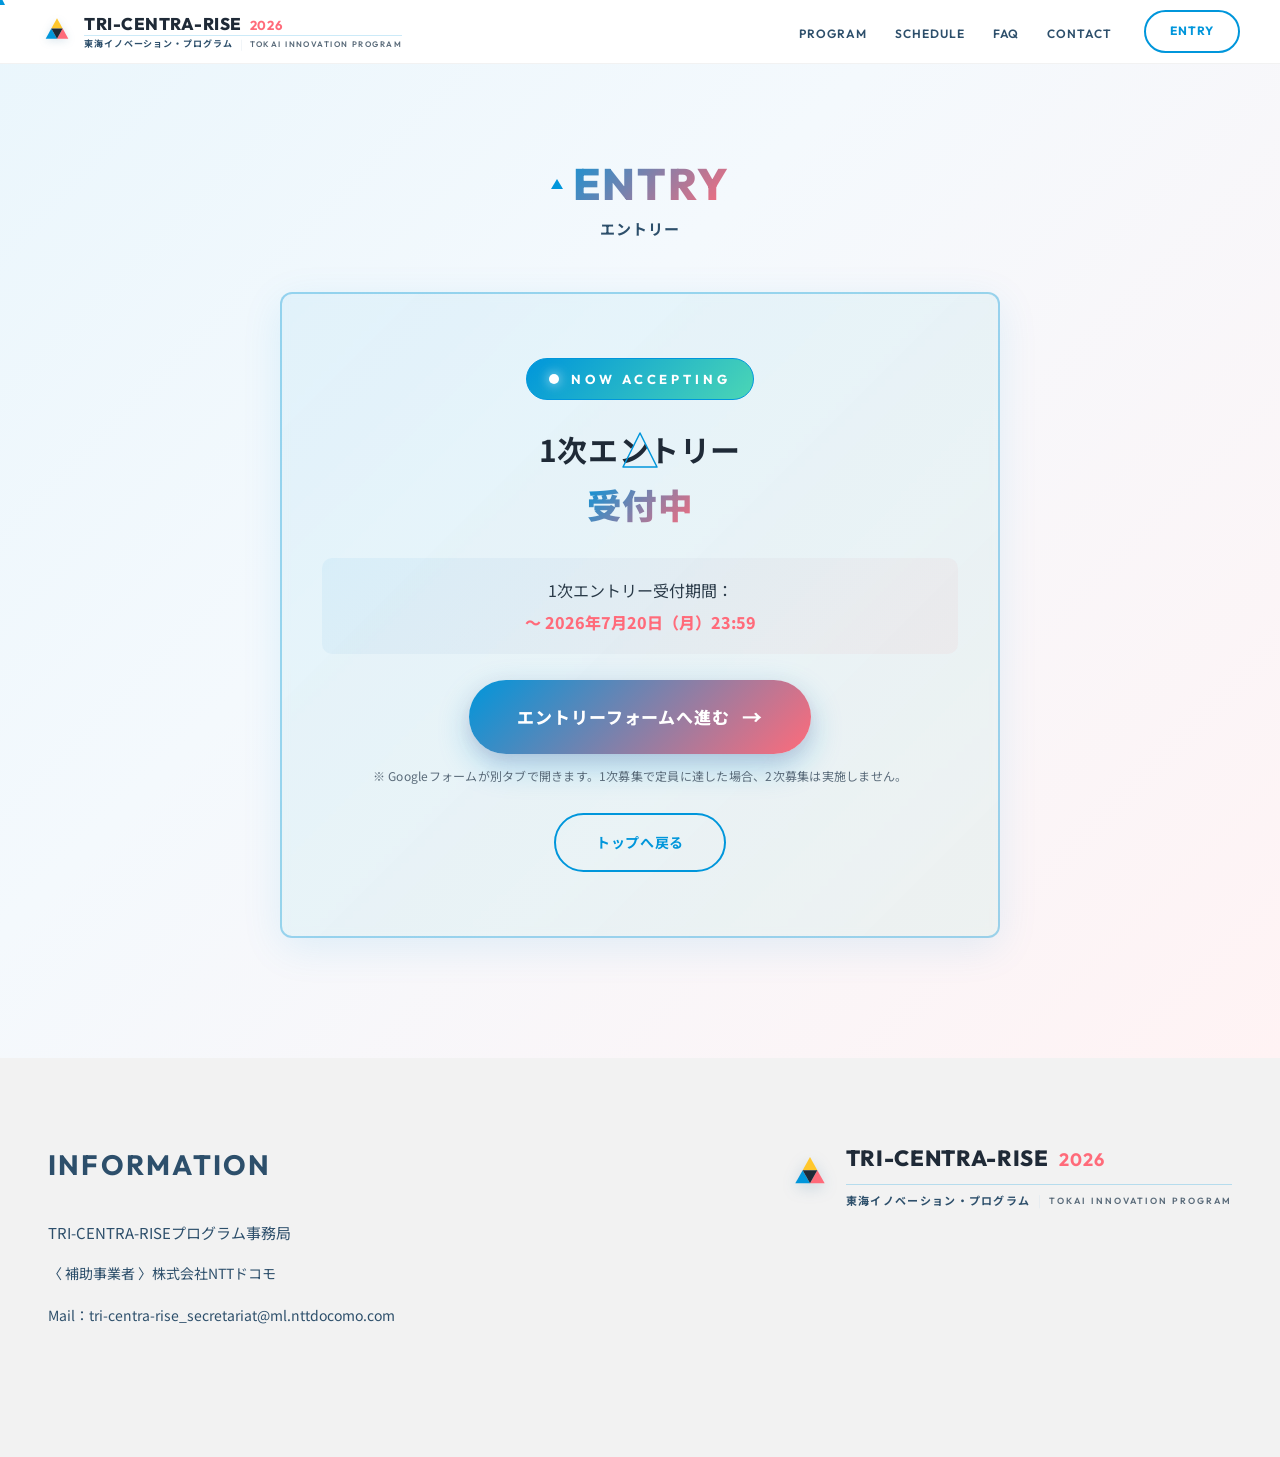
==== commit 40bd3385: "1次エントリー受付開始対応(本番反映用)" ====
--- a/entry.html
+++ b/entry.html
@@ -102,19 +102,24 @@
       <span class="section-heading-en">ENTRY</span>
       <p class="section-heading-ja">エントリー</p>
     </div>
-    <div class="entry-prep-box">
-      <p class="entry-prep-label">
+    <div class="entry-prep-box entry-prep-box--active">
+      <p class="entry-prep-label entry-prep-label--active">
         <span class="entry-prep-label-dot" aria-hidden="true"></span>
-        COMING SOON
+        NOW ACCEPTING
       </p>
       <p class="entry-prep-headline">
-        エントリー受付は<br>
-        <strong>2026年7月上旬</strong> 開始予定
+        1次エントリー<br>
+        <strong>受付中</strong>
       </p>
       <p class="entry-prep-text">
         1次エントリー受付期間：<br>
         <strong>〜 2026年7月20日（月）23:59</strong>
       </p>
+      <a href="https://forms.gle/yW5WXZGFRwfVv75g9" target="_blank" rel="noopener" class="entry-form-btn">
+        <span class="entry-form-btn-label">エントリーフォームへ進む</span>
+        <span class="entry-form-btn-arrow" aria-hidden="true">→</span>
+      </a>
+      <p class="entry-form-note">※ Googleフォームが別タブで開きます。1次募集で定員に達した場合、2次募集は実施しません。</p>
       <a href="index.html" class="entry-back-btn">トップへ戻る</a>
     </div>
   </div>
--- a/css/style.css
+++ b/css/style.css
@@ -2094,6 +2094,68 @@
   color: var(--white);
 }
 
+/* === エントリー受付中（NOW ACCEPTING）===*/
+.entry-prep-box--active {
+  border-color: rgba(0,150,219,0.35) !important;
+  background: linear-gradient(135deg, rgba(0,150,219,0.06), rgba(75,214,181,0.08)) !important;
+}
+.entry-prep-label--active {
+  background: linear-gradient(135deg, #0096db, #4bd6b5) !important;
+  color: #fff !important;
+}
+.entry-prep-label--active .entry-prep-label-dot {
+  background: #fff !important;
+  box-shadow: 0 0 12px rgba(255,255,255,0.85) !important;
+}
+.entry-form-btn {
+  display: inline-flex;
+  align-items: center;
+  gap: 12px;
+  padding: 18px 48px;
+  margin: 8px 0 12px;
+  font-size: 17px;
+  font-weight: 800;
+  color: #fff;
+  background: linear-gradient(135deg, #0096db 0%, #ff6b7a 100%);
+  border-radius: 60px;
+  text-decoration: none;
+  letter-spacing: 0.05em;
+  box-shadow: 0 12px 32px rgba(0,150,219,0.32), 0 6px 16px rgba(255,107,122,0.20);
+  transition: transform 0.3s cubic-bezier(0.22,1,0.36,1), box-shadow 0.3s;
+}
+.entry-form-btn:hover {
+  transform: translateY(-4px) scale(1.03);
+  box-shadow: 0 20px 48px rgba(0,150,219,0.42), 0 10px 24px rgba(255,107,122,0.28);
+}
+.entry-form-btn-arrow {
+  font-size: 20px;
+  transition: transform 0.3s;
+}
+.entry-form-btn:hover .entry-form-btn-arrow {
+  transform: translateX(6px);
+}
+.entry-form-note {
+  font-size: 12px;
+  color: var(--text-light);
+  margin: 0 0 28px;
+  letter-spacing: 0.02em;
+  line-height: 1.6;
+}
+
+/* index hero CTA: 受付中状態の見た目調整(prep状態と差別化) */
+.tcr-entry-prep--active {
+  border-style: solid !important;
+  border-color: rgba(0,150,219,0.55) !important;
+  background: linear-gradient(135deg, rgba(0,150,219,0.10), rgba(75,214,181,0.10)) !important;
+}
+.tcr-entry-prep--active strong {
+  color: #0096db !important;
+}
+.tcr-entry-prep--active .tcr-entry-prep-dot {
+  background: #10b981 !important;
+  box-shadow: 0 0 14px rgba(16,185,129,0.85) !important;
+}
+
 /* ===== FOOTER ===== */
 footer {
   background: #f2f2f2;
